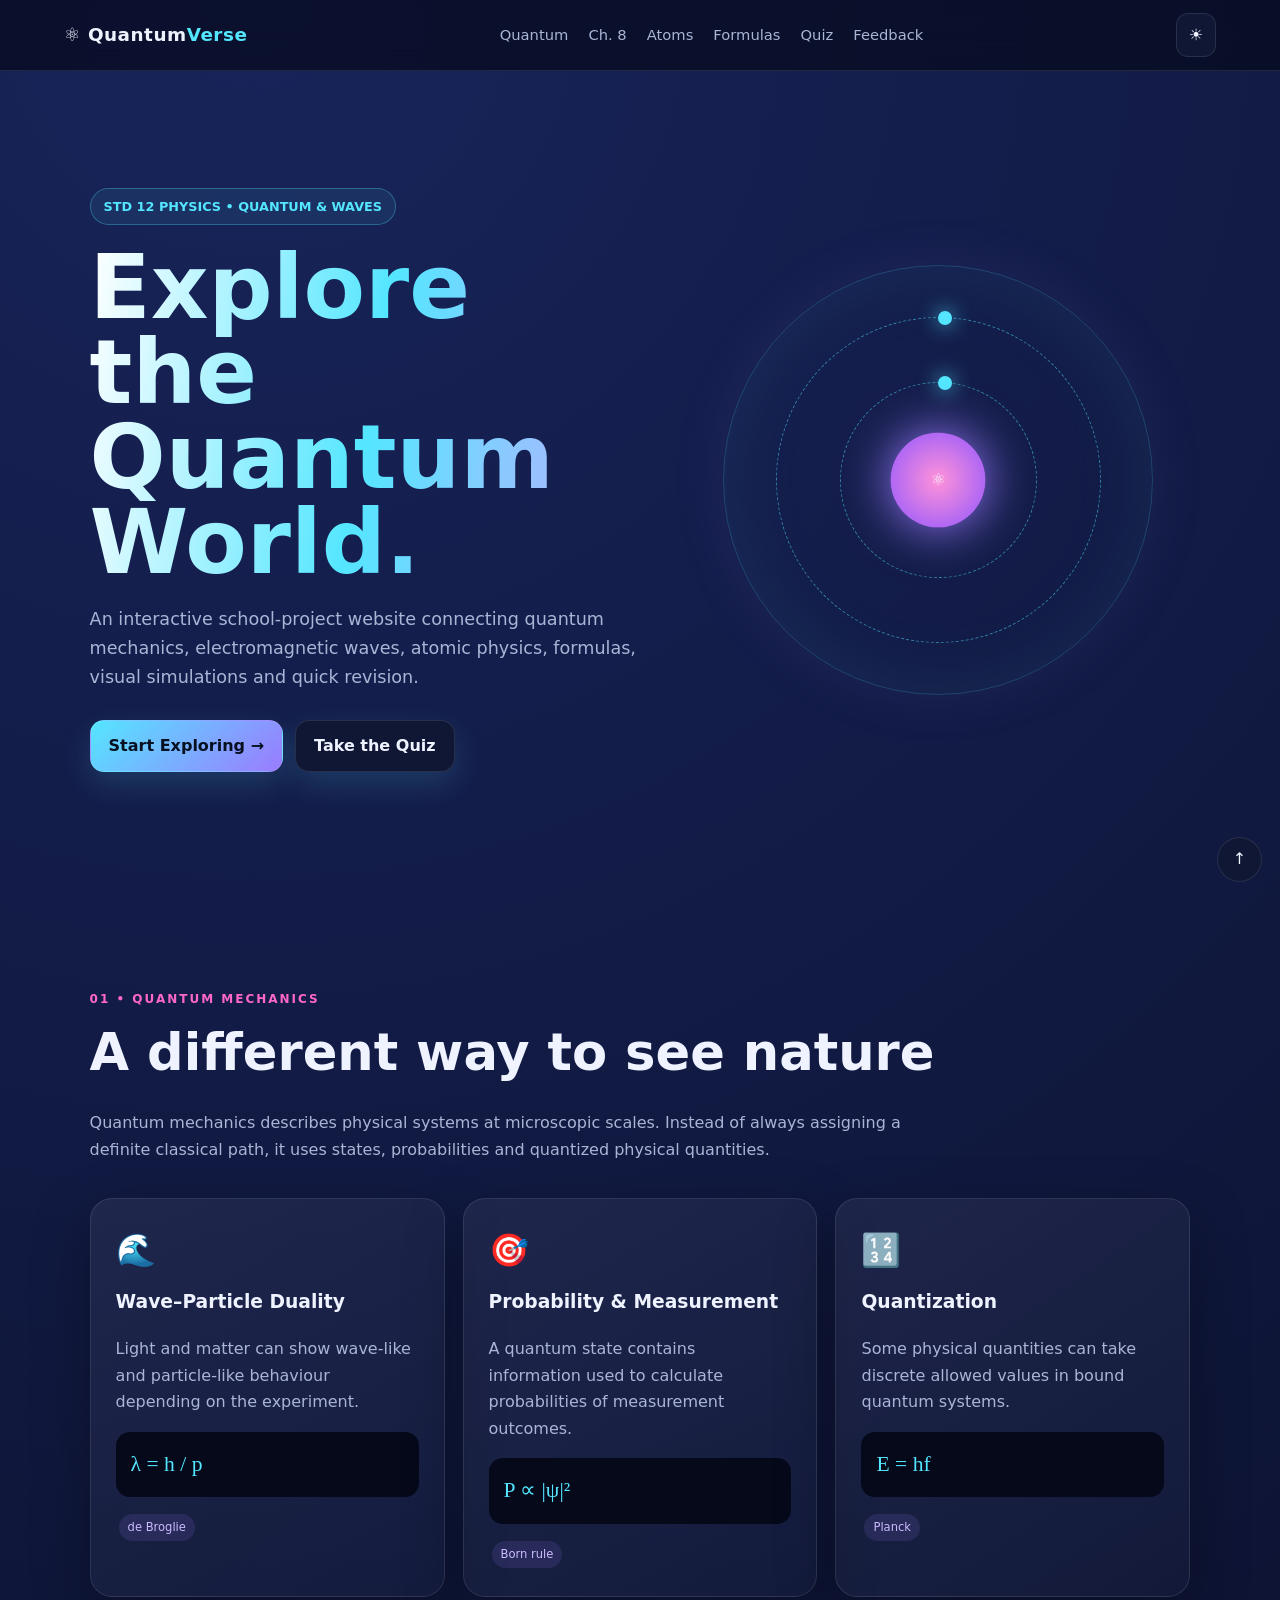
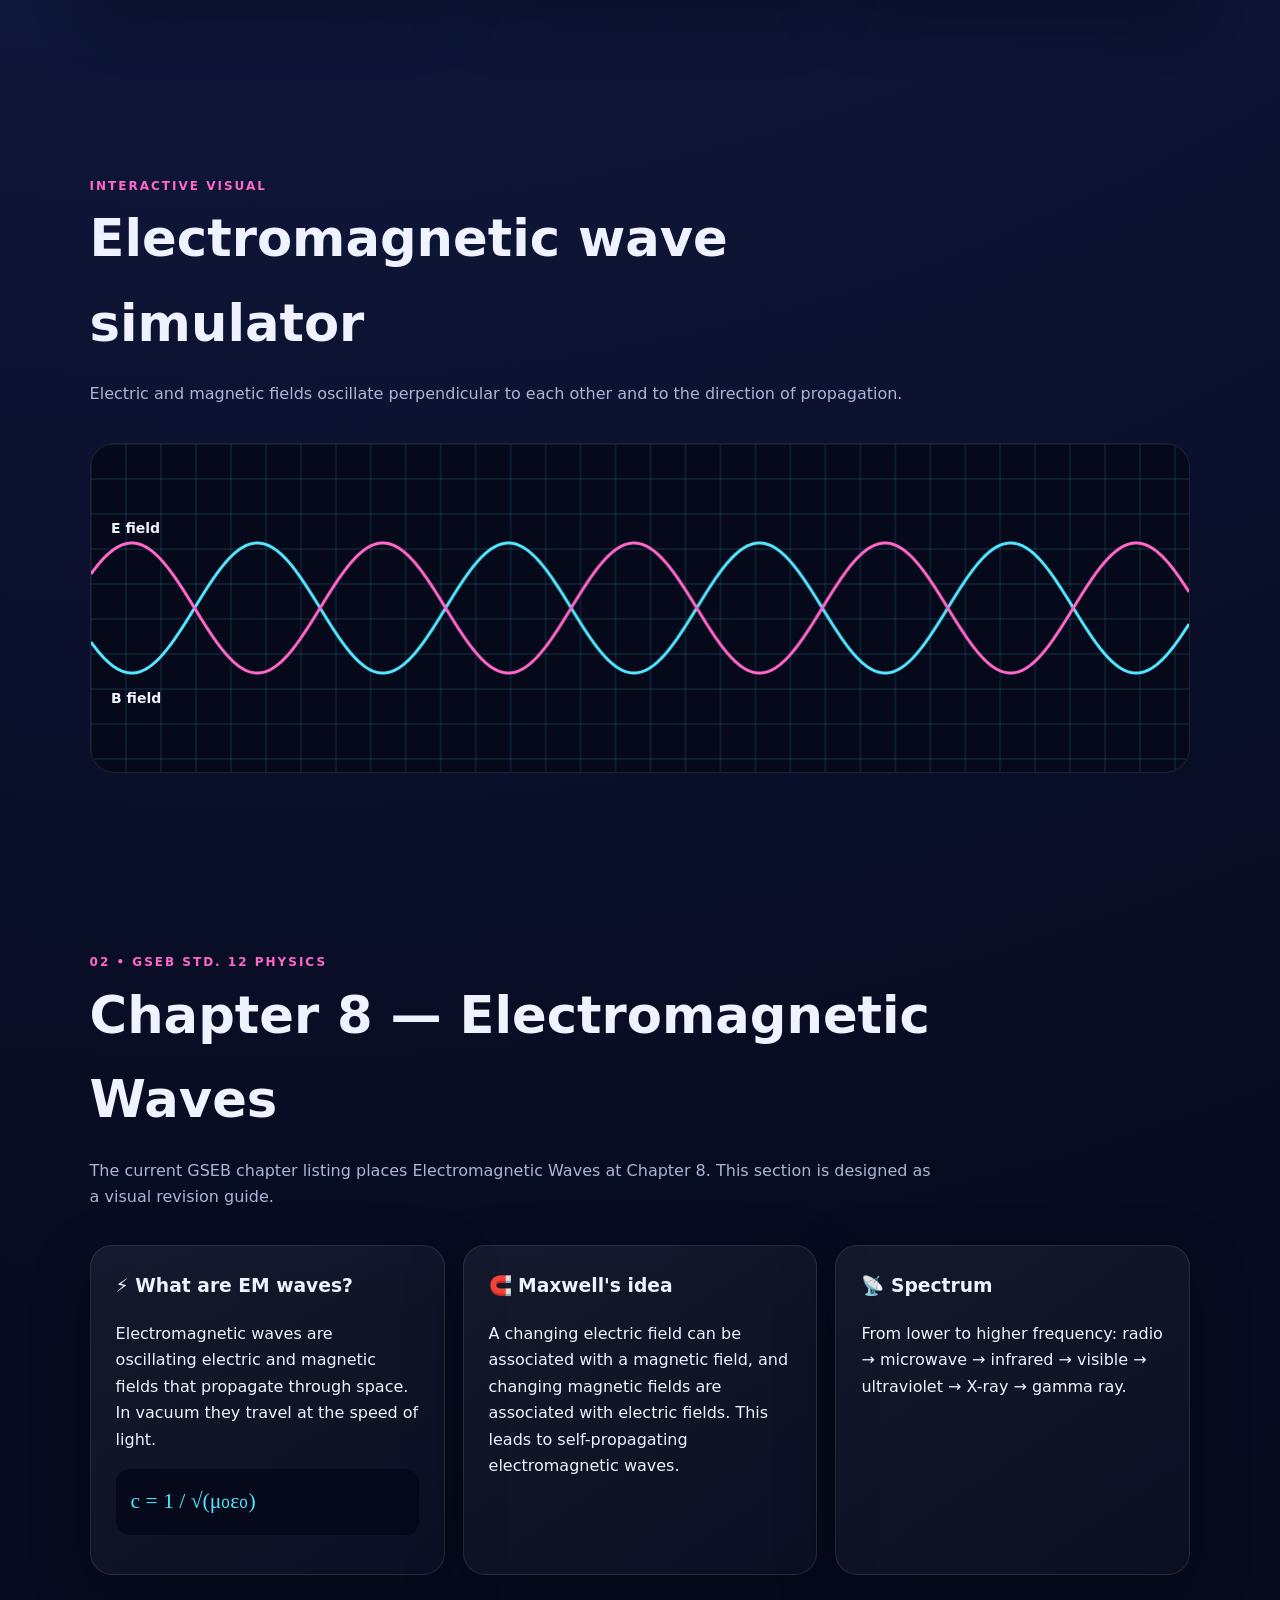
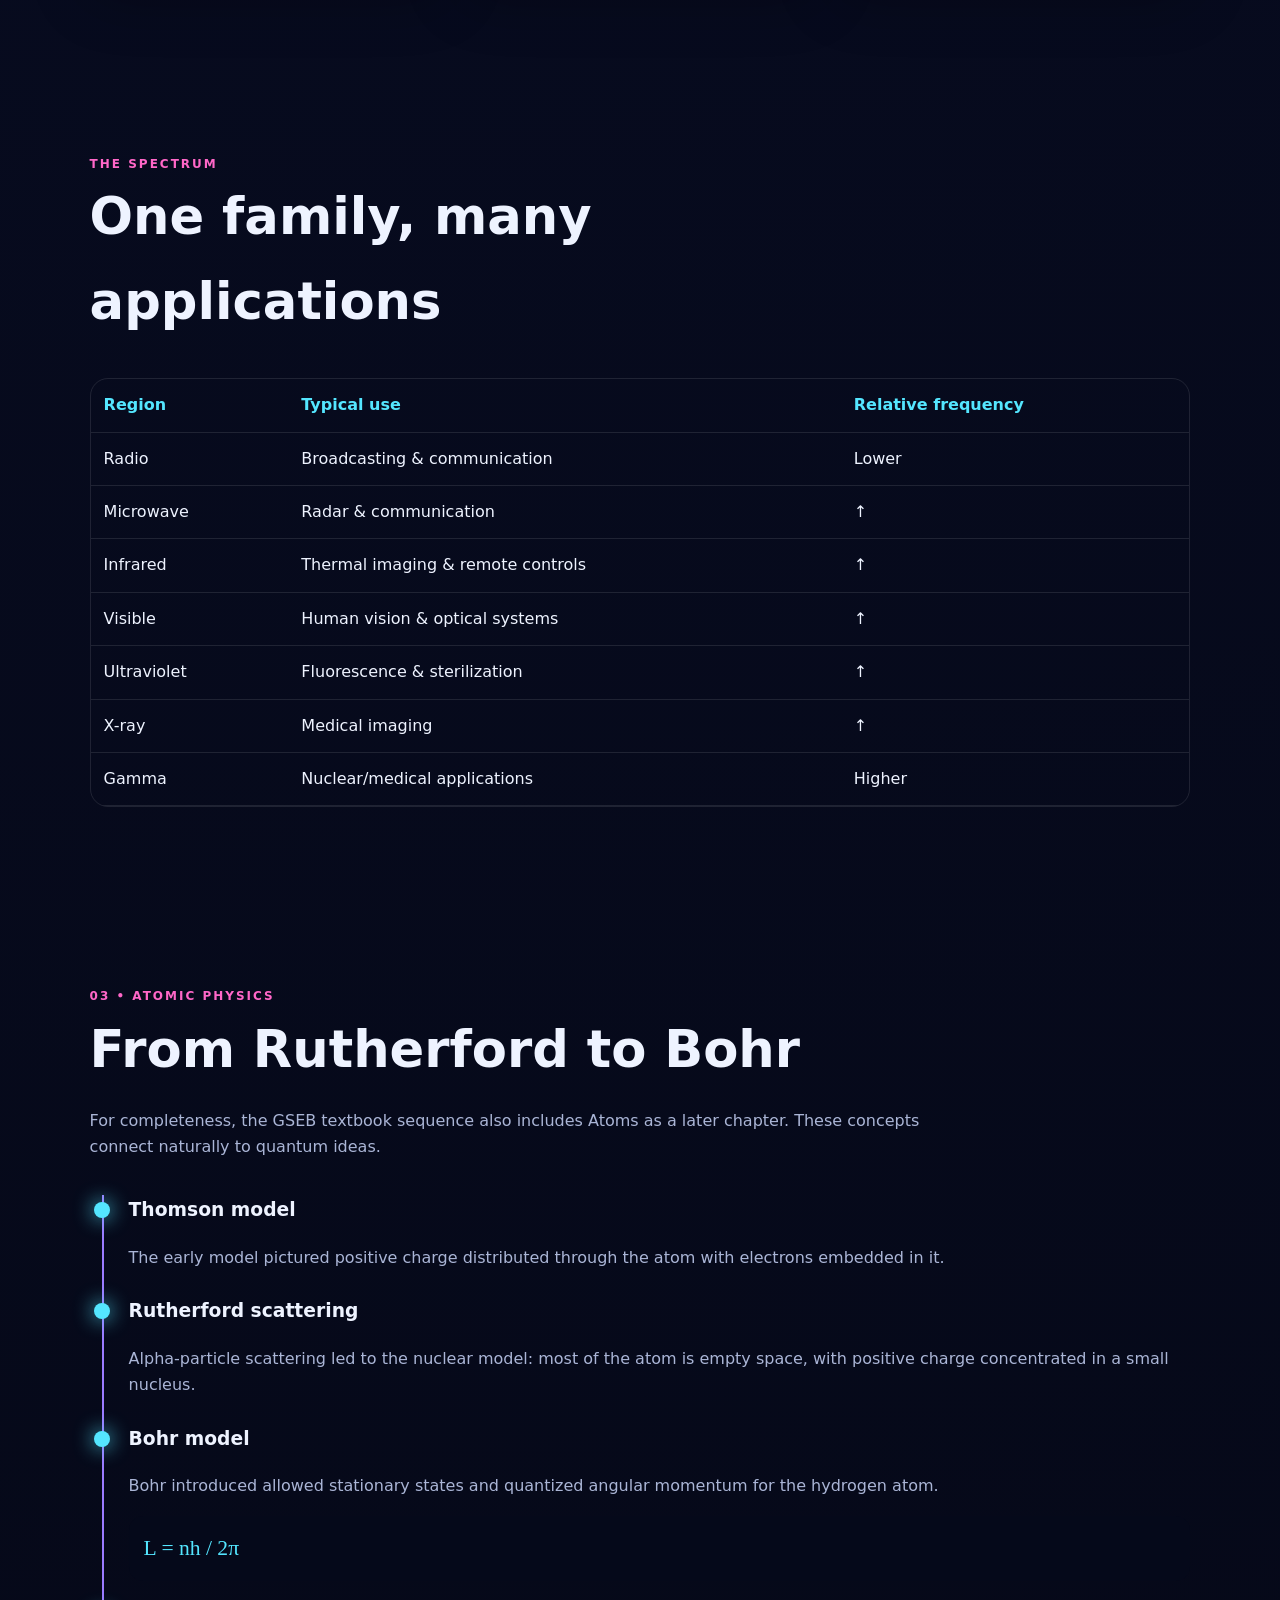
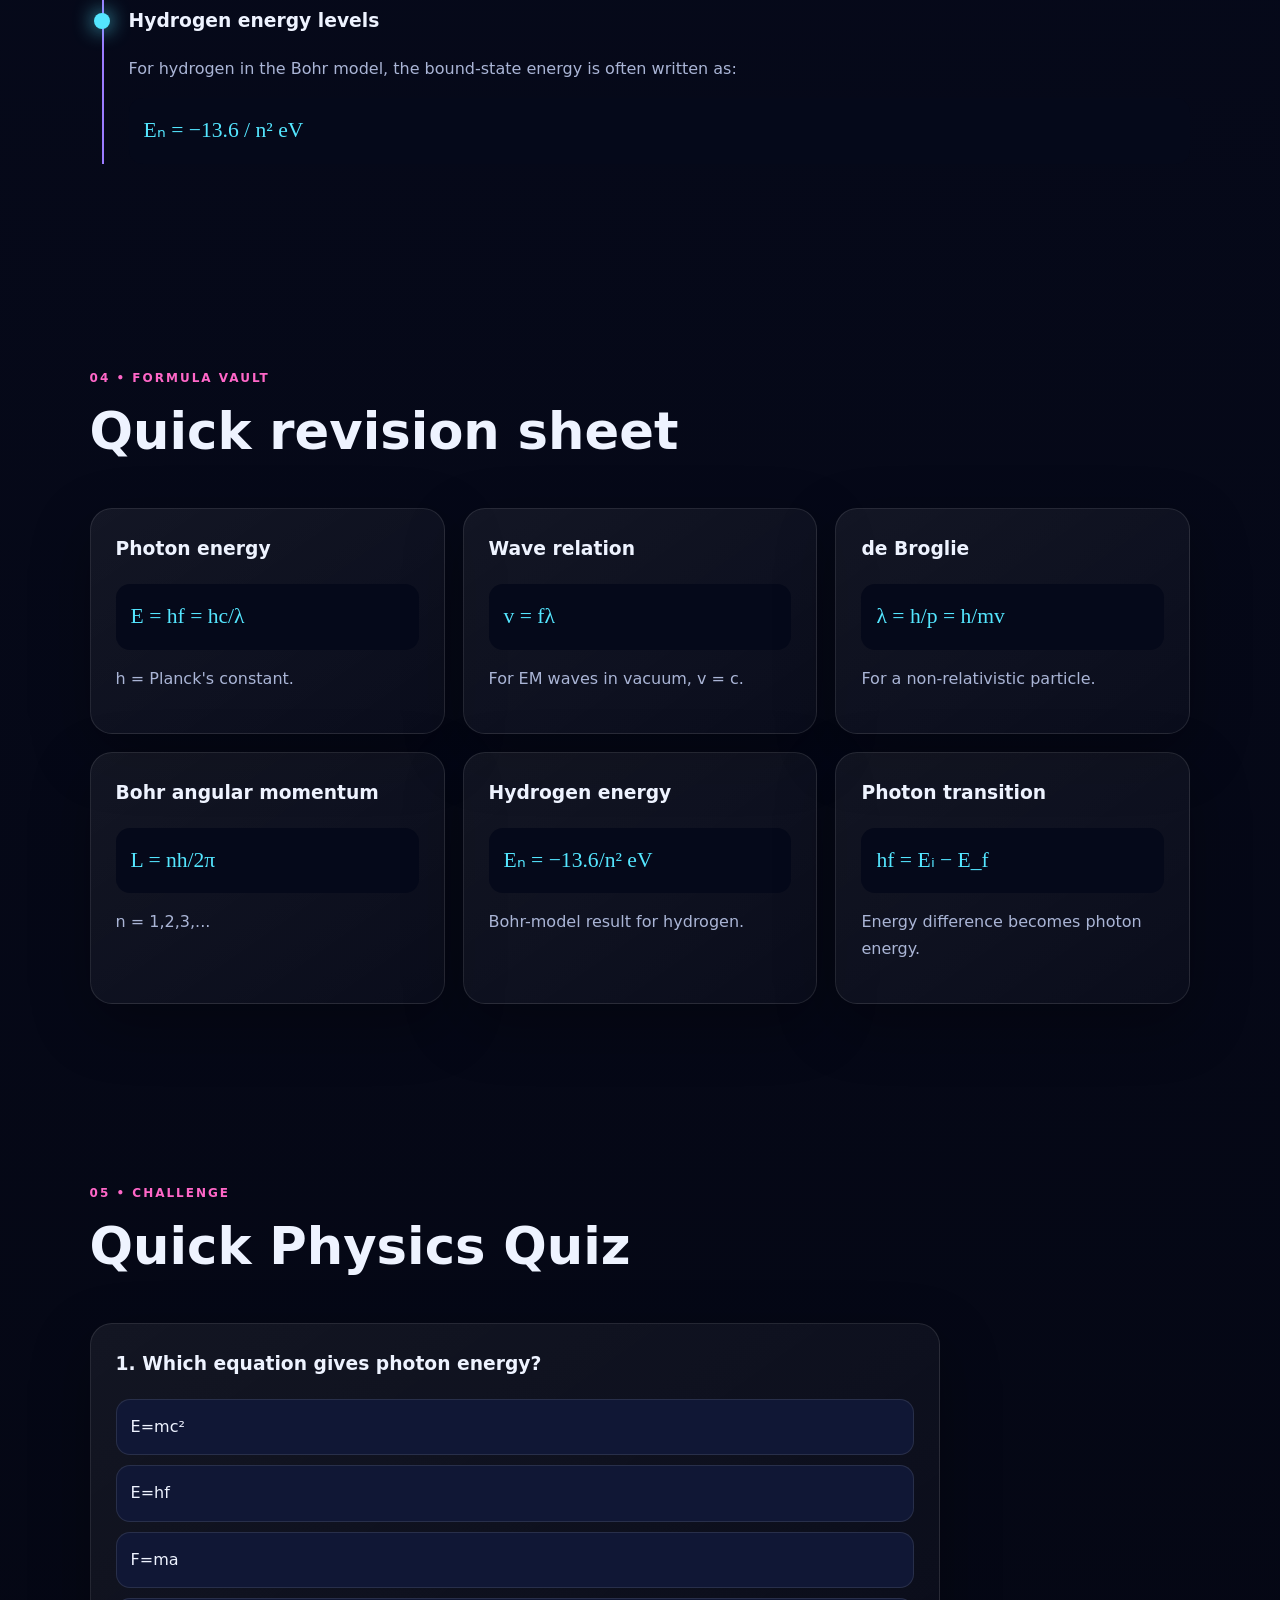
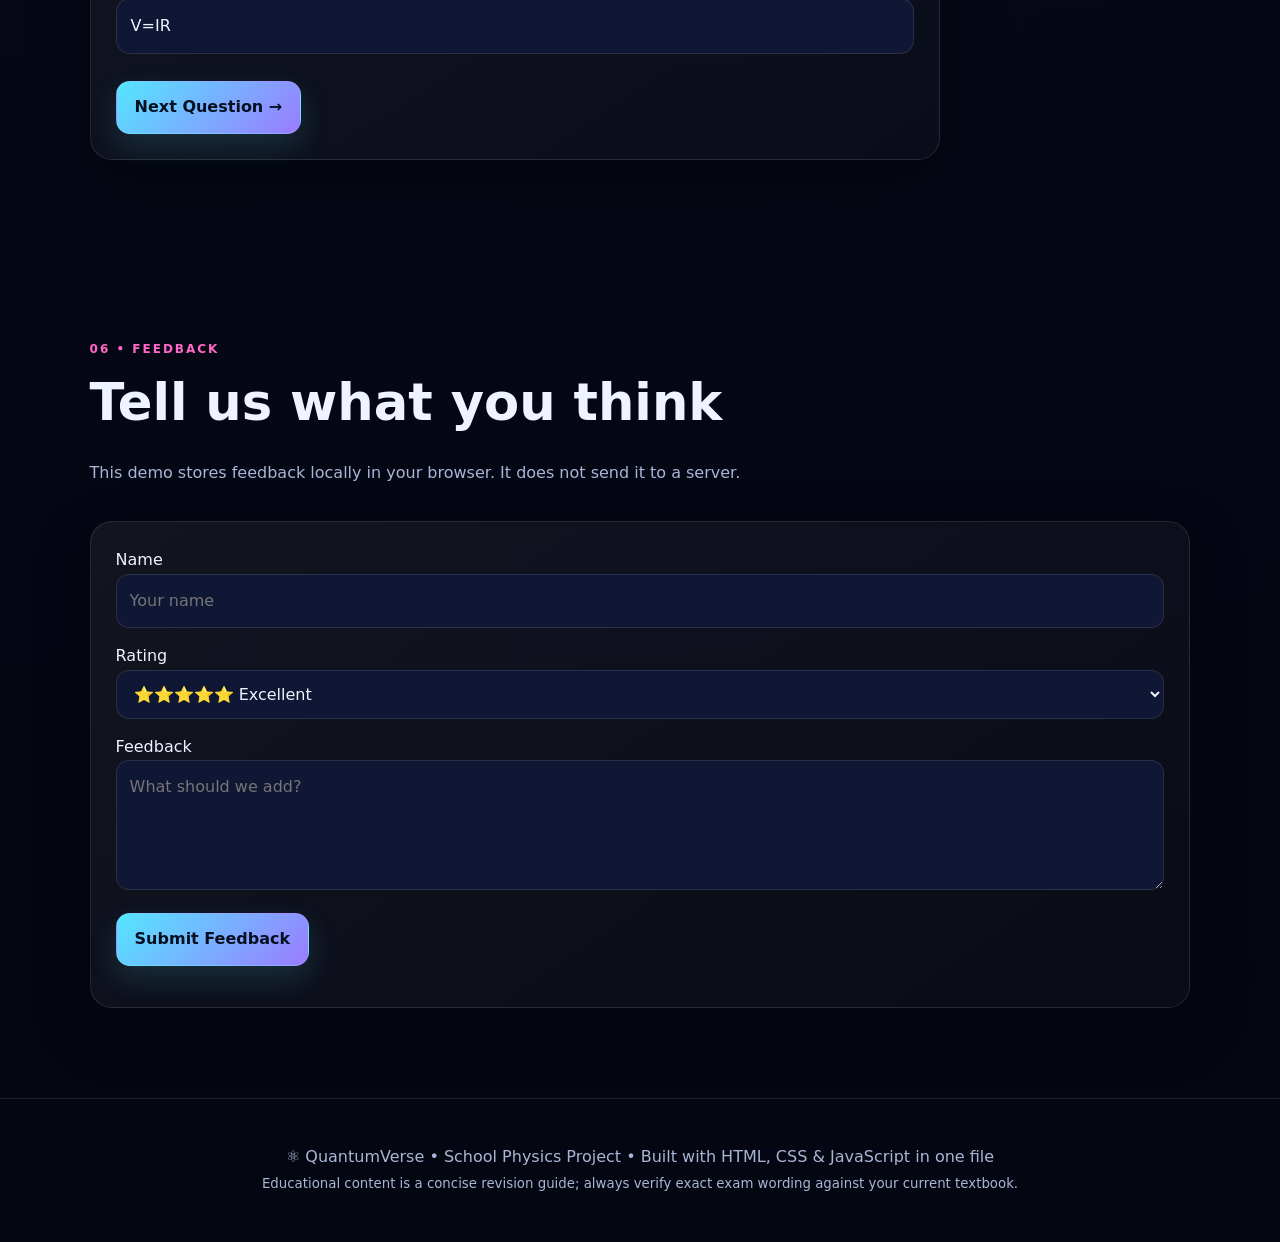
==== board paper pyq.html @ ba7e40a9 "Add files via upload" ====
<!DOCTYPE html>
<html lang="en">
<head>
<meta charset="UTF-8">
<meta name="viewport" content="width=device-width,initial-scale=1.0">
<meta name="theme-color" content="#070b1f">
<title>QuantumVerse | Physics Explorer</title>
<style>
:root{--bg:#070b1f;--card:#101735;--card2:#151e43;--text:#eef3ff;--muted:#aab5d6;--cyan:#54e6ff;--violet:#9b7bff;--pink:#ff67c8;--green:#62f2a2;--border:rgba(255,255,255,.1);--shadow:0 20px 60px rgba(0,0,0,.3)}
*{box-sizing:border-box;scroll-behavior:smooth}
body{margin:0;background:radial-gradient(circle at 20% 0%,#18245a 0,#070b1f 38%,#040611 100%);color:var(--text);font-family:Inter,system-ui,-apple-system,Segoe UI,Arial,sans-serif;line-height:1.65;overflow-x:hidden}
body.light{--bg:#f4f7ff;--card:#fff;--card2:#eef3ff;--text:#10172e;--muted:#56617b;--border:rgba(10,20,60,.12);background:#f4f7ff}
a{color:inherit;text-decoration:none}
button,input,textarea,select{font:inherit}
button{cursor:pointer}
nav{position:fixed;top:0;left:0;right:0;z-index:50;display:flex;align-items:center;justify-content:space-between;padding:13px 5%;background:rgba(7,11,31,.75);backdrop-filter:blur(18px);border-bottom:1px solid var(--border)}
.light nav{background:rgba(255,255,255,.78)}
.logo{font-weight:900;font-size:1.15rem;letter-spacing:.5px}.logo span{color:var(--cyan)}
.navlinks{display:flex;gap:20px;align-items:center}.navlinks a{color:var(--muted);font-size:.92rem}.navlinks a:hover{color:var(--cyan)}
.navbtn{border:1px solid var(--border);background:var(--card);color:var(--text);border-radius:12px;padding:8px 12px}
.menu{display:none}
.hero{min-height:100vh;padding:140px 7% 80px;display:grid;grid-template-columns:1.05fr .95fr;gap:40px;align-items:center;position:relative}
.badge{display:inline-block;padding:7px 13px;border:1px solid rgba(84,230,255,.3);background:rgba(84,230,255,.08);color:var(--cyan);border-radius:999px;font-size:.8rem;font-weight:800}
h1{font-size:clamp(3rem,7vw,6.8rem);line-height:.95;margin:20px 0;background:linear-gradient(100deg,#fff,var(--cyan),#c8a8ff);-webkit-background-clip:text;color:transparent}
h2{font-size:clamp(2rem,4vw,3.2rem);margin:0 0 12px}h3{margin-top:0}
.lead{font-size:1.1rem;color:var(--muted);max-width:650px}
.ctas{display:flex;gap:12px;flex-wrap:wrap;margin-top:28px}
.btn{padding:12px 18px;border-radius:14px;border:1px solid var(--border);background:linear-gradient(135deg,var(--cyan),var(--violet));color:#061020;font-weight:900;box-shadow:0 12px 30px rgba(84,230,255,.15)}
.btn.alt{background:var(--card);color:var(--text)}
section{padding:90px 7%;position:relative}.sectionhead{max-width:850px;margin-bottom:35px}.eyebrow{color:var(--pink);font-weight:900;letter-spacing:2px;text-transform:uppercase;font-size:.75rem}
.grid{display:grid;grid-template-columns:repeat(3,1fr);gap:18px}
.card{background:linear-gradient(145deg,rgba(255,255,255,.06),rgba(255,255,255,.025));border:1px solid var(--border);border-radius:22px;padding:25px;box-shadow:var(--shadow);transition:.35s}
.light .card{background:var(--card)}.card:hover{transform:translateY(-6px);border-color:rgba(84,230,255,.35)}
.icon{font-size:2rem;margin-bottom:10px}.muted{color:var(--muted)}
.formula{font-family:Georgia,serif;font-size:1.35rem;color:var(--cyan);padding:15px;background:#05091a;border-radius:14px;overflow:auto;margin:14px 0}
.light .formula{background:#eef4ff}.tag{display:inline-block;padding:4px 9px;border-radius:999px;background:rgba(155,123,255,.13);color:#cbbcff;font-size:.72rem;margin:3px}
.wavebox{height:330px;border-radius:25px;overflow:hidden;border:1px solid var(--border);background:#05091a;position:relative}
canvas{width:100%;height:100%;display:block}
.timeline{border-left:2px solid var(--violet);margin-left:12px;padding-left:25px}
.timeline .item{margin:0 0 25px;position:relative}.timeline .item:before{content:"";position:absolute;left:-35px;top:7px;width:16px;height:16px;border-radius:50%;background:var(--cyan);box-shadow:0 0 20px var(--cyan)}
.tablewrap{overflow-x:auto;border:1px solid var(--border);border-radius:18px}.tablewrap table{width:100%;border-collapse:collapse;min-width:620px}.tablewrap th,.tablewrap td{padding:13px;border-bottom:1px solid var(--border);text-align:left}.tablewrap th{color:var(--cyan)}
.quiz{max-width:850px}.option{display:block;width:100%;text-align:left;margin:10px 0;padding:14px;border:1px solid var(--border);border-radius:14px;background:var(--card);color:var(--text)}.option:hover{border-color:var(--cyan)}
#quizResult{margin-top:15px;font-weight:800}
input,textarea,select{width:100%;padding:13px;border-radius:13px;border:1px solid var(--border);background:var(--card);color:var(--text);outline:none}textarea{min-height:130px;resize:vertical}.field{margin-bottom:15px}
footer{padding:45px 7%;border-top:1px solid var(--border);text-align:center;color:var(--muted)}
.progress{position:fixed;top:0;left:0;height:3px;background:linear-gradient(90deg,var(--cyan),var(--pink));z-index:100;width:0}
.reveal{opacity:0;transform:translateY(25px);transition:.7s}.reveal.show{opacity:1;transform:none}
.orbit{width:min(430px,90vw);aspect-ratio:1;margin:auto;position:relative;border:1px solid rgba(84,230,255,.2);border-radius:50%;box-shadow:0 0 80px rgba(84,230,255,.08) inset,0 0 60px rgba(155,123,255,.08)}
.nucleus{position:absolute;left:50%;top:50%;transform:translate(-50%,-50%);width:95px;height:95px;border-radius:50%;display:grid;place-items:center;background:radial-gradient(circle,#ff92d9,#8e55ff);box-shadow:0 0 50px #9b7bff}
.ring{position:absolute;inset:12%;border:1px dashed rgba(84,230,255,.5);border-radius:50%;animation:spin 10s linear infinite}
.ring.r2{inset:27%;animation-duration:7s;animation-direction:reverse}.electron{position:absolute;width:14px;height:14px;border-radius:50%;background:var(--cyan);top:-7px;left:50%;box-shadow:0 0 20px var(--cyan)}
@keyframes spin{to{transform:rotate(360deg)}}@keyframes float{50%{transform:translateY(-15px)}}
.float{animation:float 4s ease-in-out infinite}
.backtop{position:fixed;right:18px;bottom:18px;width:45px;height:45px;border-radius:50%;border:1px solid var(--border);background:var(--card);color:var(--text);z-index:20}
@media(max-width:850px){.hero{grid-template-columns:1fr;padding-top:120px}.grid{grid-template-columns:1fr 1fr}.navlinks{display:none}.menu{display:block}.navlinks.open{display:flex;position:absolute;top:60px;left:0;right:0;background:var(--card);padding:18px;flex-direction:column}.wavebox{height:260px}}
@media(max-width:560px){section{padding:65px 5%}.hero{padding-left:5%;padding-right:5%}.grid{grid-template-columns:1fr}h1{font-size:3.5rem}.card{padding:20px}.ctas .btn{width:100%;text-align:center}}
</style>
</head>
<body>
<div class="progress" id="progress"></div>
<nav>
<a class="logo" href="#home">⚛️ Quantum<span>Verse</span></a>
<div class="navlinks" id="navlinks">
<a href="#quantum">Quantum</a><a href="#ch8">Ch. 8</a><a href="#atoms">Atoms</a><a href="#formulas">Formulas</a><a href="#quiz">Quiz</a><a href="#feedback">Feedback</a>
</div>
<div><button class="navbtn" id="theme">☀️</button><button class="navbtn menu" id="menu">☰</button></div>
</nav>

<header class="hero" id="home">
<div class="reveal">
<span class="badge">STD 12 PHYSICS • QUANTUM & WAVES</span>
<h1>Explore the<br>Quantum World.</h1>
<p class="lead">An interactive school-project website connecting quantum mechanics, electromagnetic waves, atomic physics, formulas, visual simulations and quick revision.</p>
<div class="ctas"><a class="btn" href="#quantum">Start Exploring →</a><a class="btn alt" href="#quiz">Take the Quiz</a></div>
</div>
<div class="orbit float reveal"><div class="ring"><i class="electron"></i></div><div class="ring r2"><i class="electron"></i></div><div class="nucleus">⚛</div></div>
</header>

<section id="quantum">
<div class="sectionhead reveal"><div class="eyebrow">01 • Quantum Mechanics</div><h2>A different way to see nature</h2><p class="muted">Quantum mechanics describes physical systems at microscopic scales. Instead of always assigning a definite classical path, it uses states, probabilities and quantized physical quantities.</p></div>
<div class="grid">
<div class="card reveal"><div class="icon">🌊</div><h3>Wave–Particle Duality</h3><p class="muted">Light and matter can show wave-like and particle-like behaviour depending on the experiment.</p><div class="formula">λ = h / p</div><span class="tag">de Broglie</span></div>
<div class="card reveal"><div class="icon">🎯</div><h3>Probability & Measurement</h3><p class="muted">A quantum state contains information used to calculate probabilities of measurement outcomes.</p><div class="formula">P ∝ |ψ|²</div><span class="tag">Born rule</span></div>
<div class="card reveal"><div class="icon">🔢</div><h3>Quantization</h3><p class="muted">Some physical quantities can take discrete allowed values in bound quantum systems.</p><div class="formula">E = hf</div><span class="tag">Planck</span></div>
</div>
</section>

<section>
<div class="sectionhead reveal"><div class="eyebrow">Interactive Visual</div><h2>Electromagnetic wave simulator</h2><p class="muted">Electric and magnetic fields oscillate perpendicular to each other and to the direction of propagation.</p></div>
<div class="wavebox reveal"><canvas id="wave"></canvas></div>
</section>

<section id="ch8">
<div class="sectionhead reveal"><div class="eyebrow">02 • GSEB Std. 12 Physics</div><h2>Chapter 8 — Electromagnetic Waves</h2><p class="muted">The current GSEB chapter listing places Electromagnetic Waves at Chapter 8. This section is designed as a visual revision guide.</p></div>
<div class="grid">
<div class="card reveal"><h3>⚡ What are EM waves?</h3><p>Electromagnetic waves are oscillating electric and magnetic fields that propagate through space. In vacuum they travel at the speed of light.</p><div class="formula">c = 1 / √(μ₀ε₀)</div></div>
<div class="card reveal"><h3>🧲 Maxwell's idea</h3><p>A changing electric field can be associated with a magnetic field, and changing magnetic fields are associated with electric fields. This leads to self-propagating electromagnetic waves.</p></div>
<div class="card reveal"><h3>📡 Spectrum</h3><p>From lower to higher frequency: radio → microwave → infrared → visible → ultraviolet → X-ray → gamma ray.</p></div>
</div>
</section>

<section>
<div class="sectionhead reveal"><div class="eyebrow">The Spectrum</div><h2>One family, many applications</h2></div>
<div class="tablewrap reveal"><table><thead><tr><th>Region</th><th>Typical use</th><th>Relative frequency</th></tr></thead><tbody>
<tr><td>Radio</td><td>Broadcasting & communication</td><td>Lower</td></tr>
<tr><td>Microwave</td><td>Radar & communication</td><td>↑</td></tr>
<tr><td>Infrared</td><td>Thermal imaging & remote controls</td><td>↑</td></tr>
<tr><td>Visible</td><td>Human vision & optical systems</td><td>↑</td></tr>
<tr><td>Ultraviolet</td><td>Fluorescence & sterilization</td><td>↑</td></tr>
<tr><td>X-ray</td><td>Medical imaging</td><td>↑</td></tr>
<tr><td>Gamma</td><td>Nuclear/medical applications</td><td>Higher</td></tr>
</tbody></table></div>
</section>

<section id="atoms">
<div class="sectionhead reveal"><div class="eyebrow">03 • Atomic Physics</div><h2>From Rutherford to Bohr</h2><p class="muted">For completeness, the GSEB textbook sequence also includes Atoms as a later chapter. These concepts connect naturally to quantum ideas.</p></div>
<div class="timeline">
<div class="item reveal"><h3>Thomson model</h3><p class="muted">The early model pictured positive charge distributed through the atom with electrons embedded in it.</p></div>
<div class="item reveal"><h3>Rutherford scattering</h3><p class="muted">Alpha-particle scattering led to the nuclear model: most of the atom is empty space, with positive charge concentrated in a small nucleus.</p></div>
<div class="item reveal"><h3>Bohr model</h3><p class="muted">Bohr introduced allowed stationary states and quantized angular momentum for the hydrogen atom.</p><div class="formula">L = nh / 2π</div></div>
<div class="item reveal"><h3>Hydrogen energy levels</h3><p class="muted">For hydrogen in the Bohr model, the bound-state energy is often written as:</p><div class="formula">Eₙ = −13.6 / n² eV</div></div>
</div>
</section>

<section id="formulas">
<div class="sectionhead reveal"><div class="eyebrow">04 • Formula Vault</div><h2>Quick revision sheet</h2></div>
<div class="grid">
<div class="card reveal"><h3>Photon energy</h3><div class="formula">E = hf = hc/λ</div><p class="muted">h = Planck's constant.</p></div>
<div class="card reveal"><h3>Wave relation</h3><div class="formula">v = fλ</div><p class="muted">For EM waves in vacuum, v = c.</p></div>
<div class="card reveal"><h3>de Broglie</h3><div class="formula">λ = h/p = h/mv</div><p class="muted">For a non-relativistic particle.</p></div>
<div class="card reveal"><h3>Bohr angular momentum</h3><div class="formula">L = nh/2π</div><p class="muted">n = 1,2,3,...</p></div>
<div class="card reveal"><h3>Hydrogen energy</h3><div class="formula">Eₙ = −13.6/n² eV</div><p class="muted">Bohr-model result for hydrogen.</p></div>
<div class="card reveal"><h3>Photon transition</h3><div class="formula">hf = Eᵢ − E_f</div><p class="muted">Energy difference becomes photon energy.</p></div>
</div>
</section>

<section id="quiz">
<div class="sectionhead reveal"><div class="eyebrow">05 • Challenge</div><h2>Quick Physics Quiz</h2></div>
<div class="card quiz reveal">
<h3 id="qtext"></h3><div id="options"></div><div id="quizResult"></div>
<button class="btn" id="next" style="margin-top:12px">Next Question →</button>
</div>
</section>

<section id="feedback">
<div class="sectionhead reveal"><div class="eyebrow">06 • Feedback</div><h2>Tell us what you think</h2><p class="muted">This demo stores feedback locally in your browser. It does not send it to a server.</p></div>
<form class="card reveal" id="feedbackForm">
<div class="field"><label>Name</label><input id="name" required placeholder="Your name"></div>
<div class="field"><label>Rating</label><select id="rating"><option>⭐⭐⭐⭐⭐ Excellent</option><option>⭐⭐⭐⭐ Very good</option><option>⭐⭐⭐ Good</option><option>⭐⭐ Needs improvement</option><option>⭐ Poor</option></select></div>
<div class="field"><label>Feedback</label><textarea id="message" required placeholder="What should we add?"></textarea></div>
<button class="btn" type="submit">Submit Feedback</button><p id="feedbackMsg" class="muted"></p>
</form>
</section>

<footer>⚛️ QuantumVerse • School Physics Project • Built with HTML, CSS & JavaScript in one file<br><small>Educational content is a concise revision guide; always verify exact exam wording against your current textbook.</small></footer>
<button class="backtop" onclick="scrollTo({top:0,behavior:'smooth'})">↑</button>

<script>
const body=document.body;
document.getElementById('theme').onclick=()=>{body.classList.toggle('light');document.getElementById('theme').textContent=body.classList.contains('light')?'🌙':'☀️'};
document.getElementById('menu').onclick=()=>document.getElementById('navlinks').classList.toggle('open');
document.querySelectorAll('.navlinks a').forEach(a=>a.onclick=()=>document.getElementById('navlinks').classList.remove('open'));
window.addEventListener('scroll',()=>{let h=document.documentElement.scrollHeight-innerHeight;document.getElementById('progress').style.width=(scrollY/h*100)+'%'});
const obs=new IntersectionObserver(es=>es.forEach(e=>{if(e.isIntersecting)e.target.classList.add('show')}),{threshold:.1});
document.querySelectorAll('.reveal').forEach(e=>obs.observe(e));

const canvas=document.getElementById('wave'),ctx=canvas.getContext('2d');
function resize(){canvas.width=canvas.clientWidth*devicePixelRatio;canvas.height=canvas.clientHeight*devicePixelRatio;ctx.setTransform(devicePixelRatio,0,0,devicePixelRatio,0,0)}
addEventListener('resize',resize);resize();
let t=0;
function draw(){
let w=canvas.clientWidth,h=canvas.clientHeight;ctx.clearRect(0,0,w,h);
ctx.globalAlpha=.18;ctx.strokeStyle='#54e6ff';for(let x=0;x<w;x+=35){ctx.beginPath();ctx.moveTo(x,0);ctx.lineTo(x,h);ctx.stroke()}for(let y=0;y<h;y+=35){ctx.beginPath();ctx.moveTo(0,y);ctx.lineTo(w,y);ctx.stroke()}ctx.globalAlpha=1;
for(let type=0;type<2;type++){ctx.beginPath();for(let x=0;x<=w;x++){let y=h/2+(type?65:-65)*Math.sin(x*.025-t);if(x===0)ctx.moveTo(x,y);else ctx.lineTo(x,y)}ctx.strokeStyle=type?'#ff67c8':'#54e6ff';ctx.lineWidth=3;ctx.stroke()}
ctx.fillStyle='#eef3ff';ctx.font='bold 14px system-ui';ctx.fillText('E field',20,h/2-75);ctx.fillText('B field',20,h/2+95);
t+=.035;requestAnimationFrame(draw)}draw();

const quiz=[
['Which equation gives photon energy?',['E=mc²','E=hf','F=ma','V=IR'],1],
['What is the speed of EM waves in vacuum approximately?',['3×10⁸ m/s','3×10⁶ m/s','9.8 m/s²','3×10³ m/s'],0],
['What does λ = h/p represent?',['Ohm law','de Broglie relation','Coulomb law','Faraday law'],1],
['Which region is visible to human eyes?',['Radio','X-ray','Visible','Gamma'],2],
['In the Bohr model, angular momentum is quantized as:', ['L=nh/2π','L=mv²','L=hf','L=mc²'],0]
];
let qi=0,answered=false;
function renderQ(){answered=false;document.getElementById('quizResult').textContent='';document.getElementById('qtext').textContent=(qi+1)+'. '+quiz[qi][0];let box=document.getElementById('options');box.innerHTML='';quiz[qi][1].forEach((o,i)=>{let b=document.createElement('button');b.className='option';b.textContent=o;b.onclick=()=>{if(answered)return;answered=true;document.getElementById('quizResult').textContent=i===quiz[qi][2]?'✅ Correct!':'❌ Not quite — review the formula vault.';document.getElementById('quizResult').style.color=i===quiz[qi][2]?'#62f2a2':'#ff8fbf'};box.appendChild(b)})}
document.getElementById('next').onclick=()=>{qi=(qi+1)%quiz.length;renderQ()};renderQ();

document.getElementById('feedbackForm').onsubmit=e=>{e.preventDefault();let item={name:name.value,rating:rating.value,message:message.value,date:new Date().toLocaleString()};let all=JSON.parse(localStorage.getItem('quantumFeedback')||'[]');all.push(item);localStorage.setItem('quantumFeedback',JSON.stringify(all));document.getElementById('feedbackMsg').textContent='✅ Thank you! Your feedback was saved on this device.';e.target.reset()};
</script>
</body>
</html>
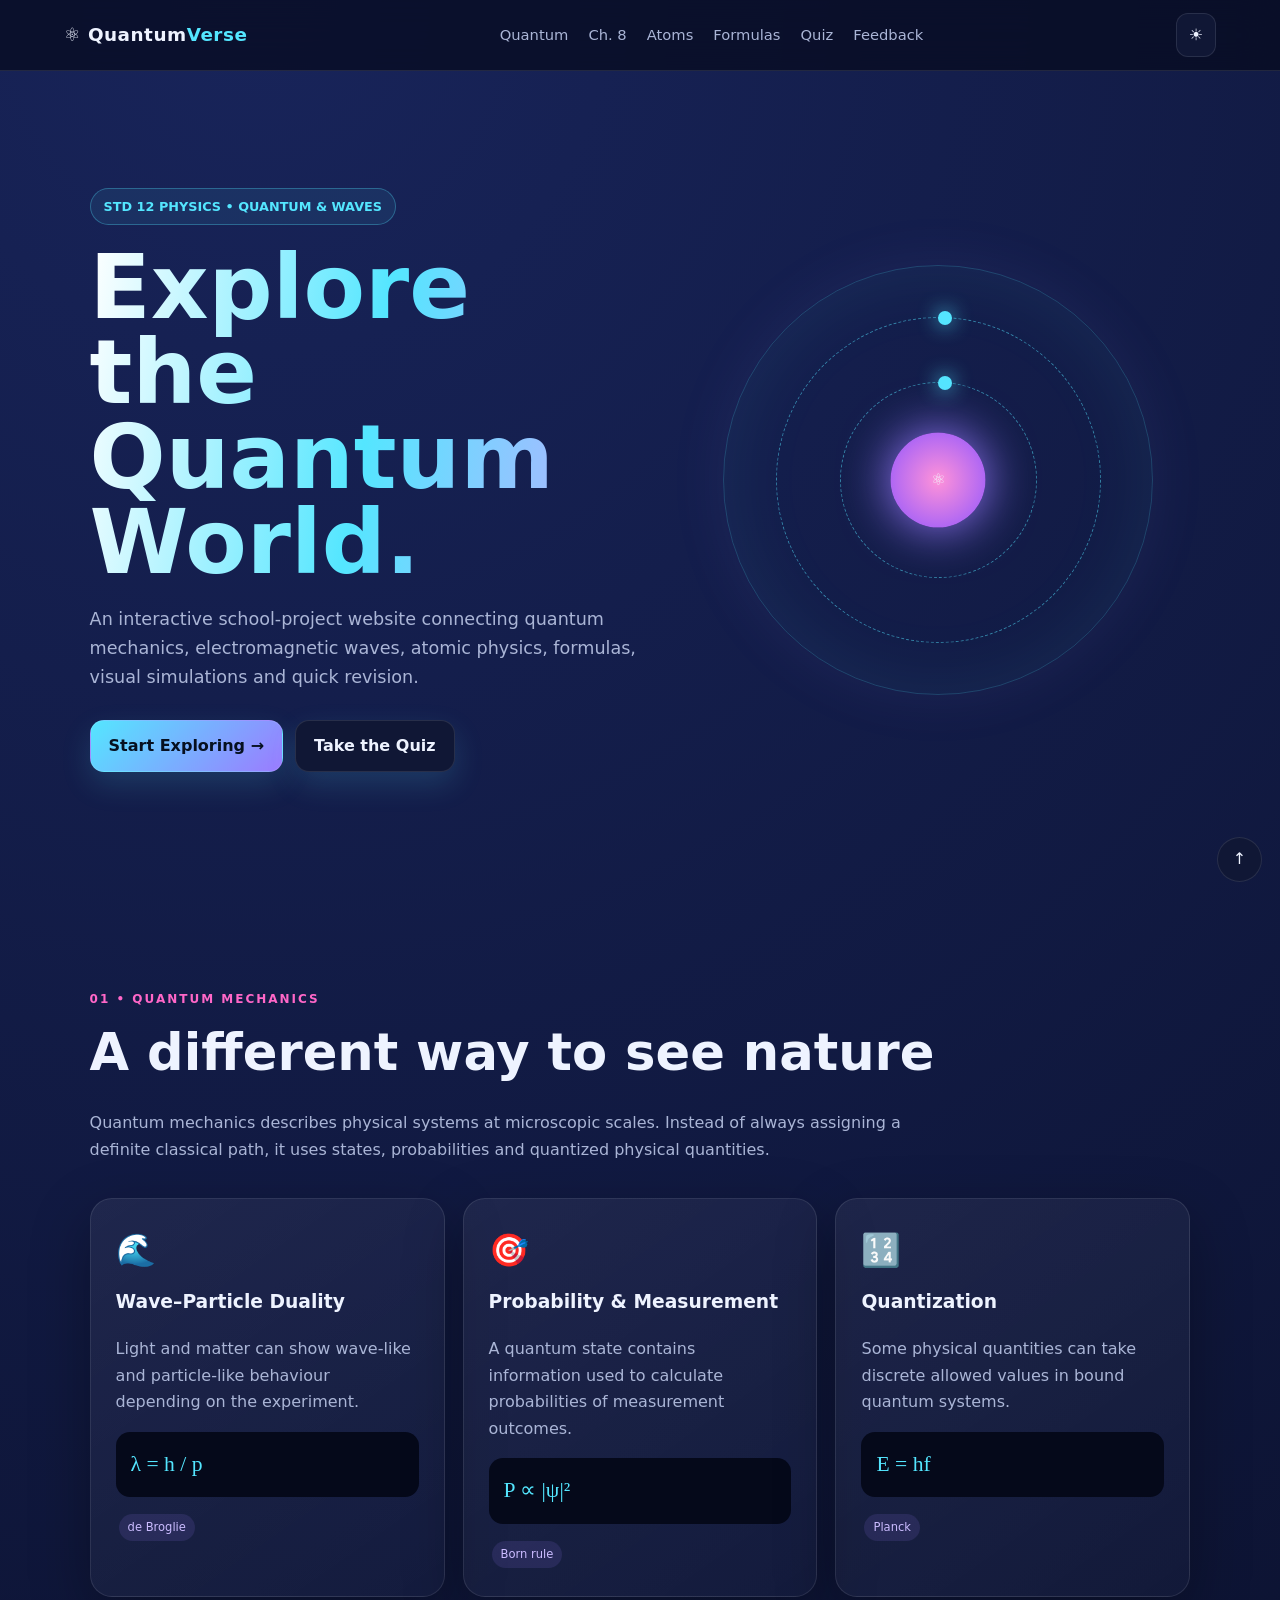
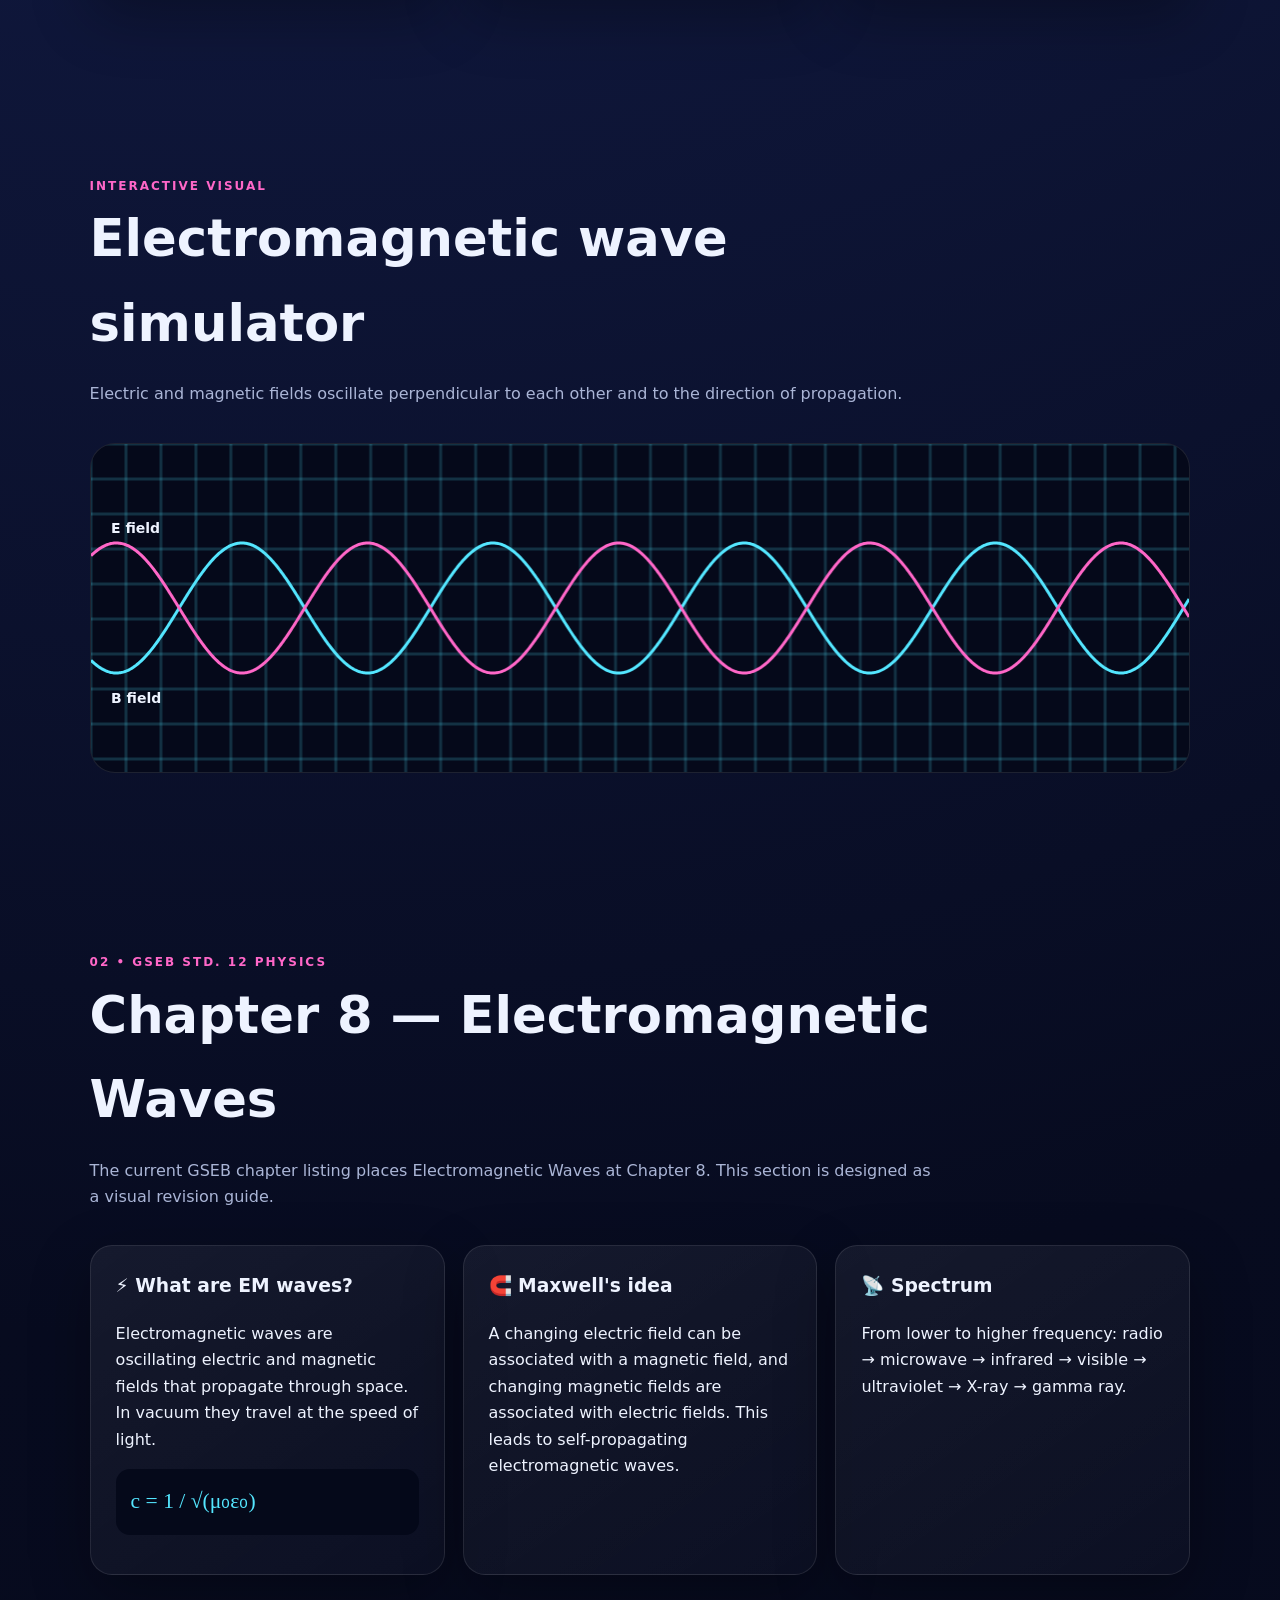
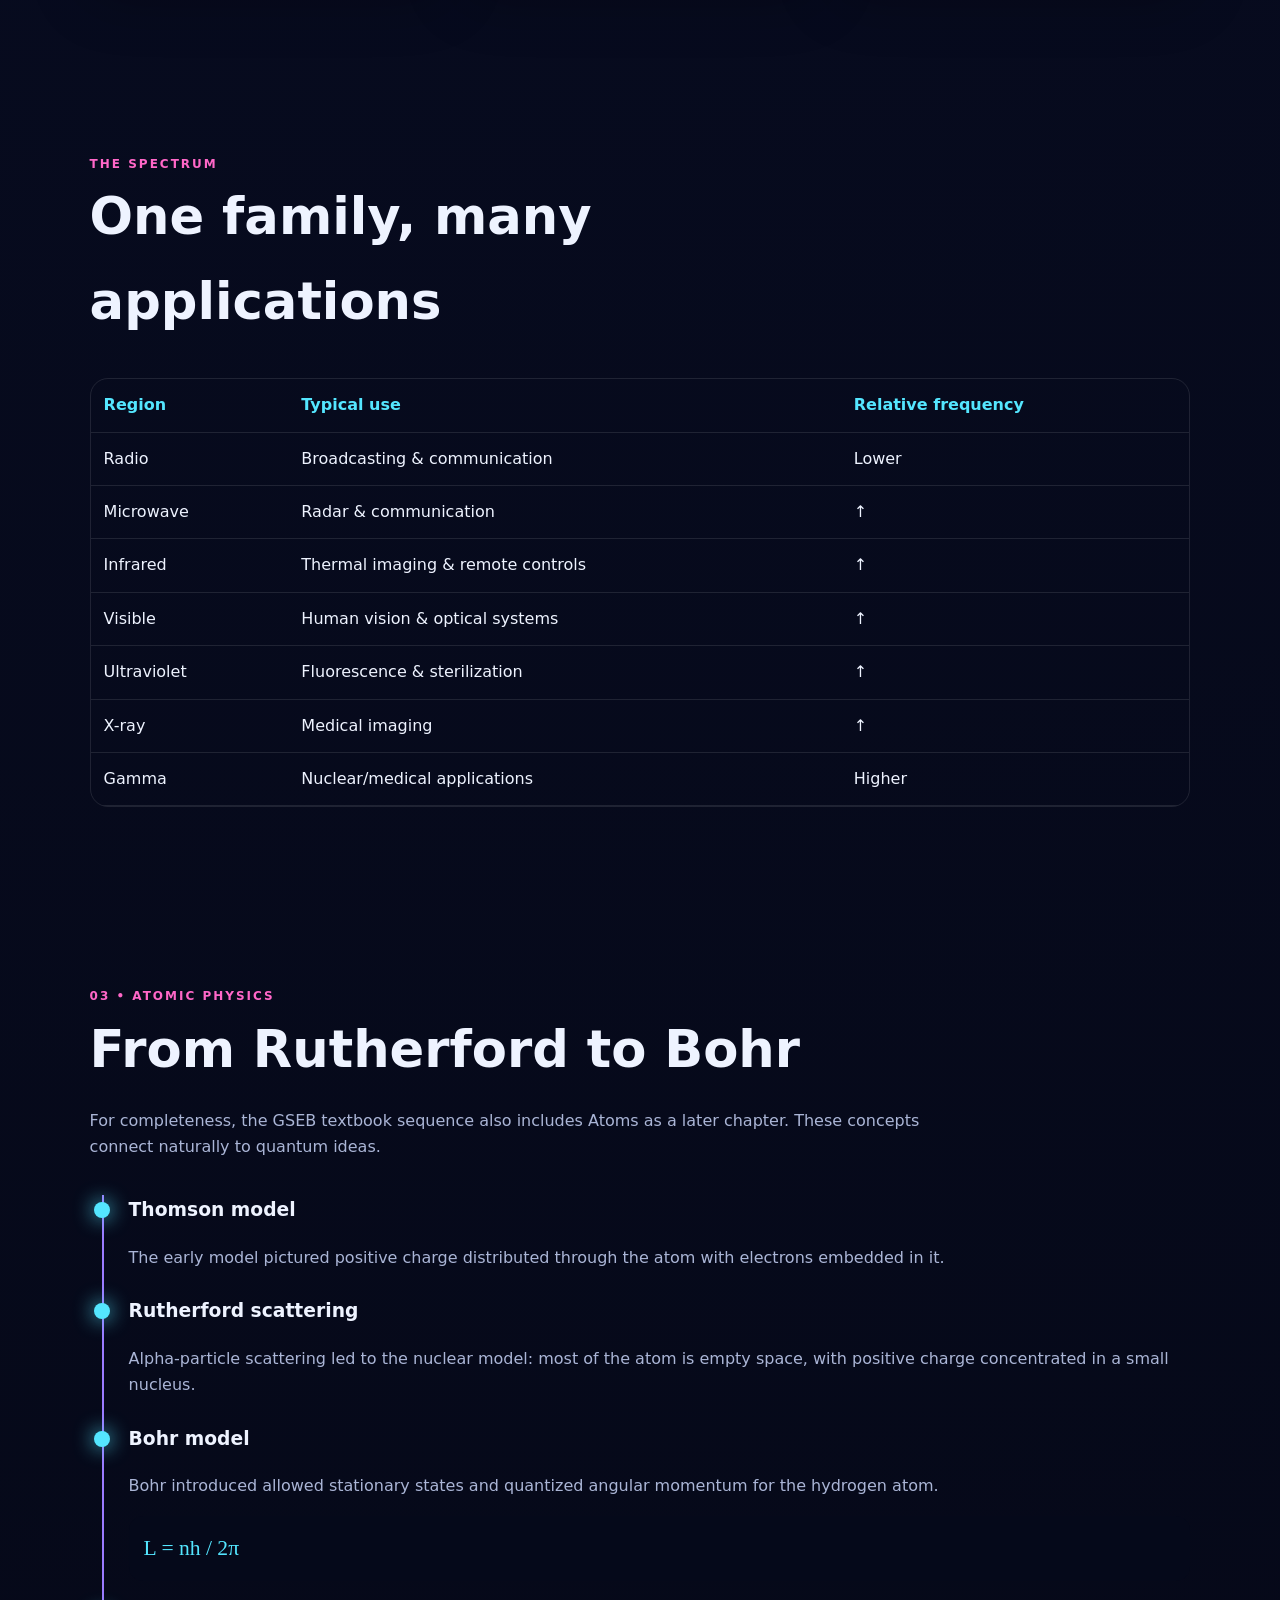
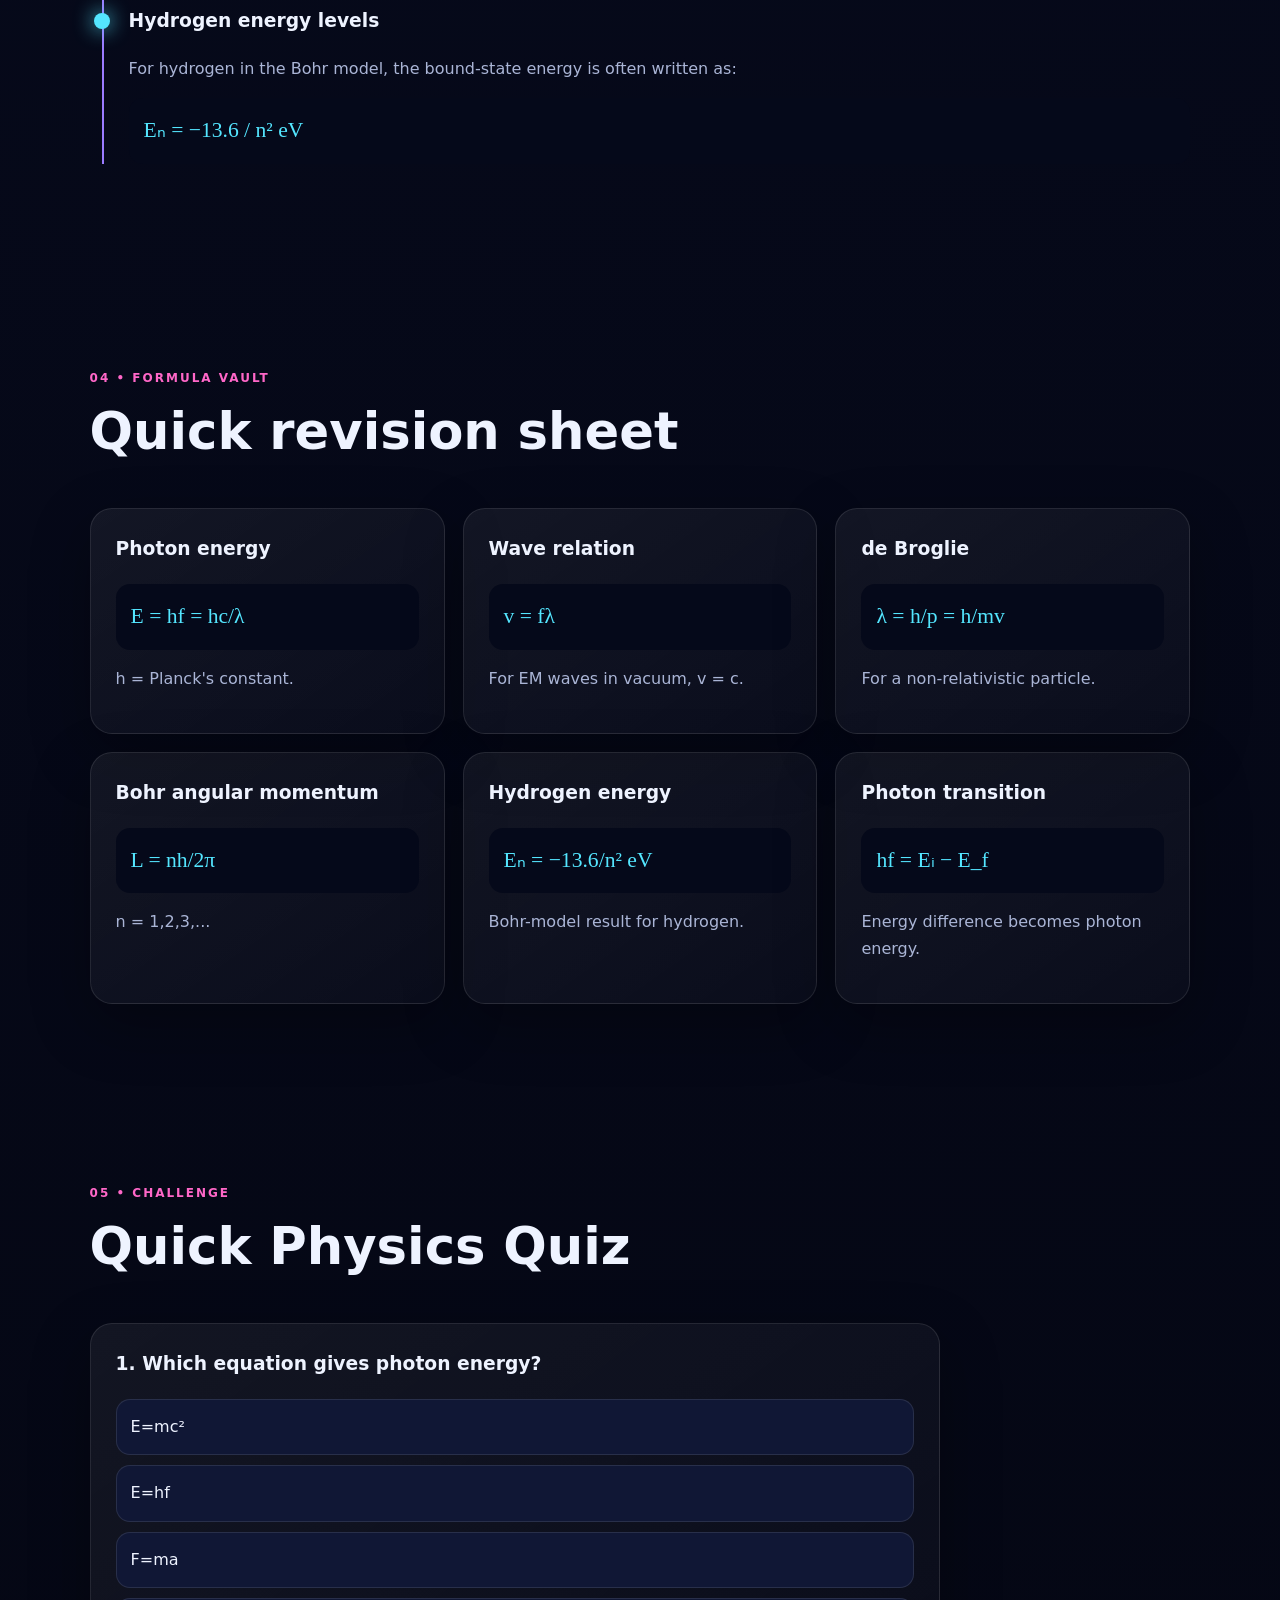
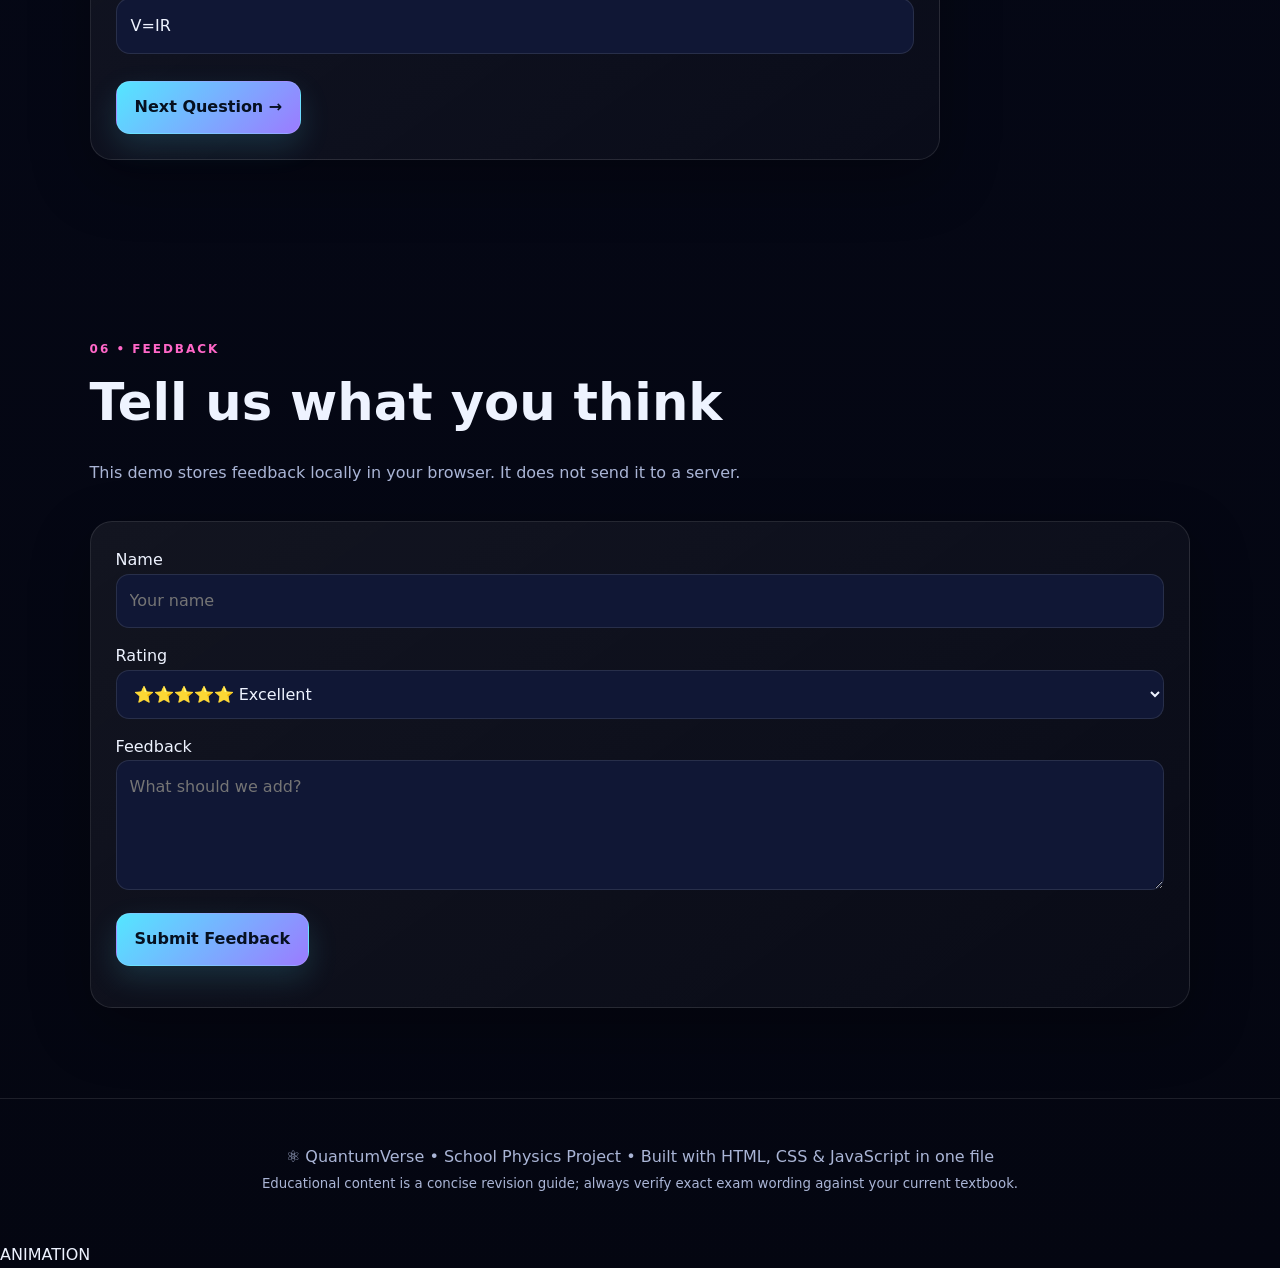
==== commit 2bd1e58a: "Update board paper pyq.html" ====
--- a/board paper pyq.html
+++ b/board paper pyq.html
@@ -188,5 +188,6 @@
 
 document.getElementById('feedbackForm').onsubmit=e=>{e.preventDefault();let item={name:name.value,rating:rating.value,message:message.value,date:new Date().toLocaleString()};let all=JSON.parse(localStorage.getItem('quantumFeedback')||'[]');all.push(item);localStorage.setItem('quantumFeedback',JSON.stringify(all));document.getElementById('feedbackMsg').textContent='✅ Thank you! Your feedback was saved on this device.';e.target.reset()};
 </script>
+  <a href="physics-animation.html"> ANIMATION</a>
 </body>
-</html>+</html>
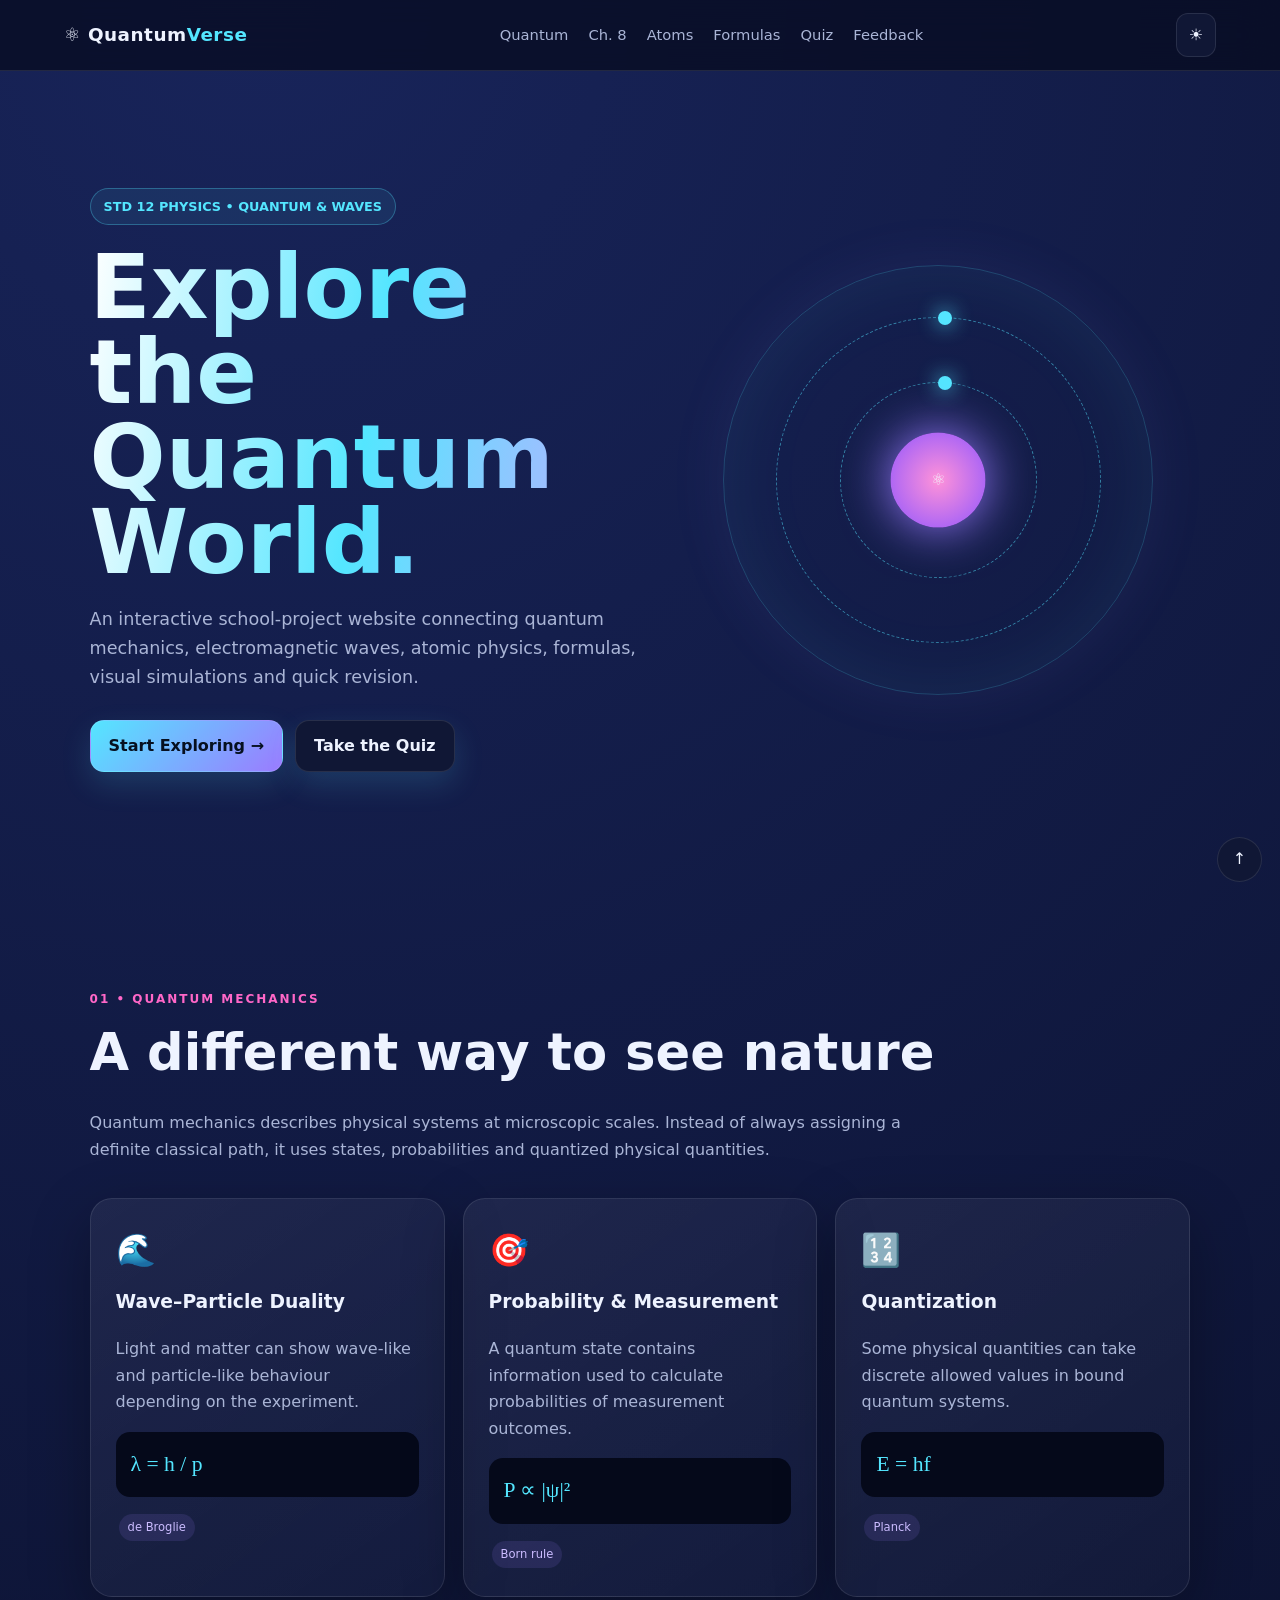
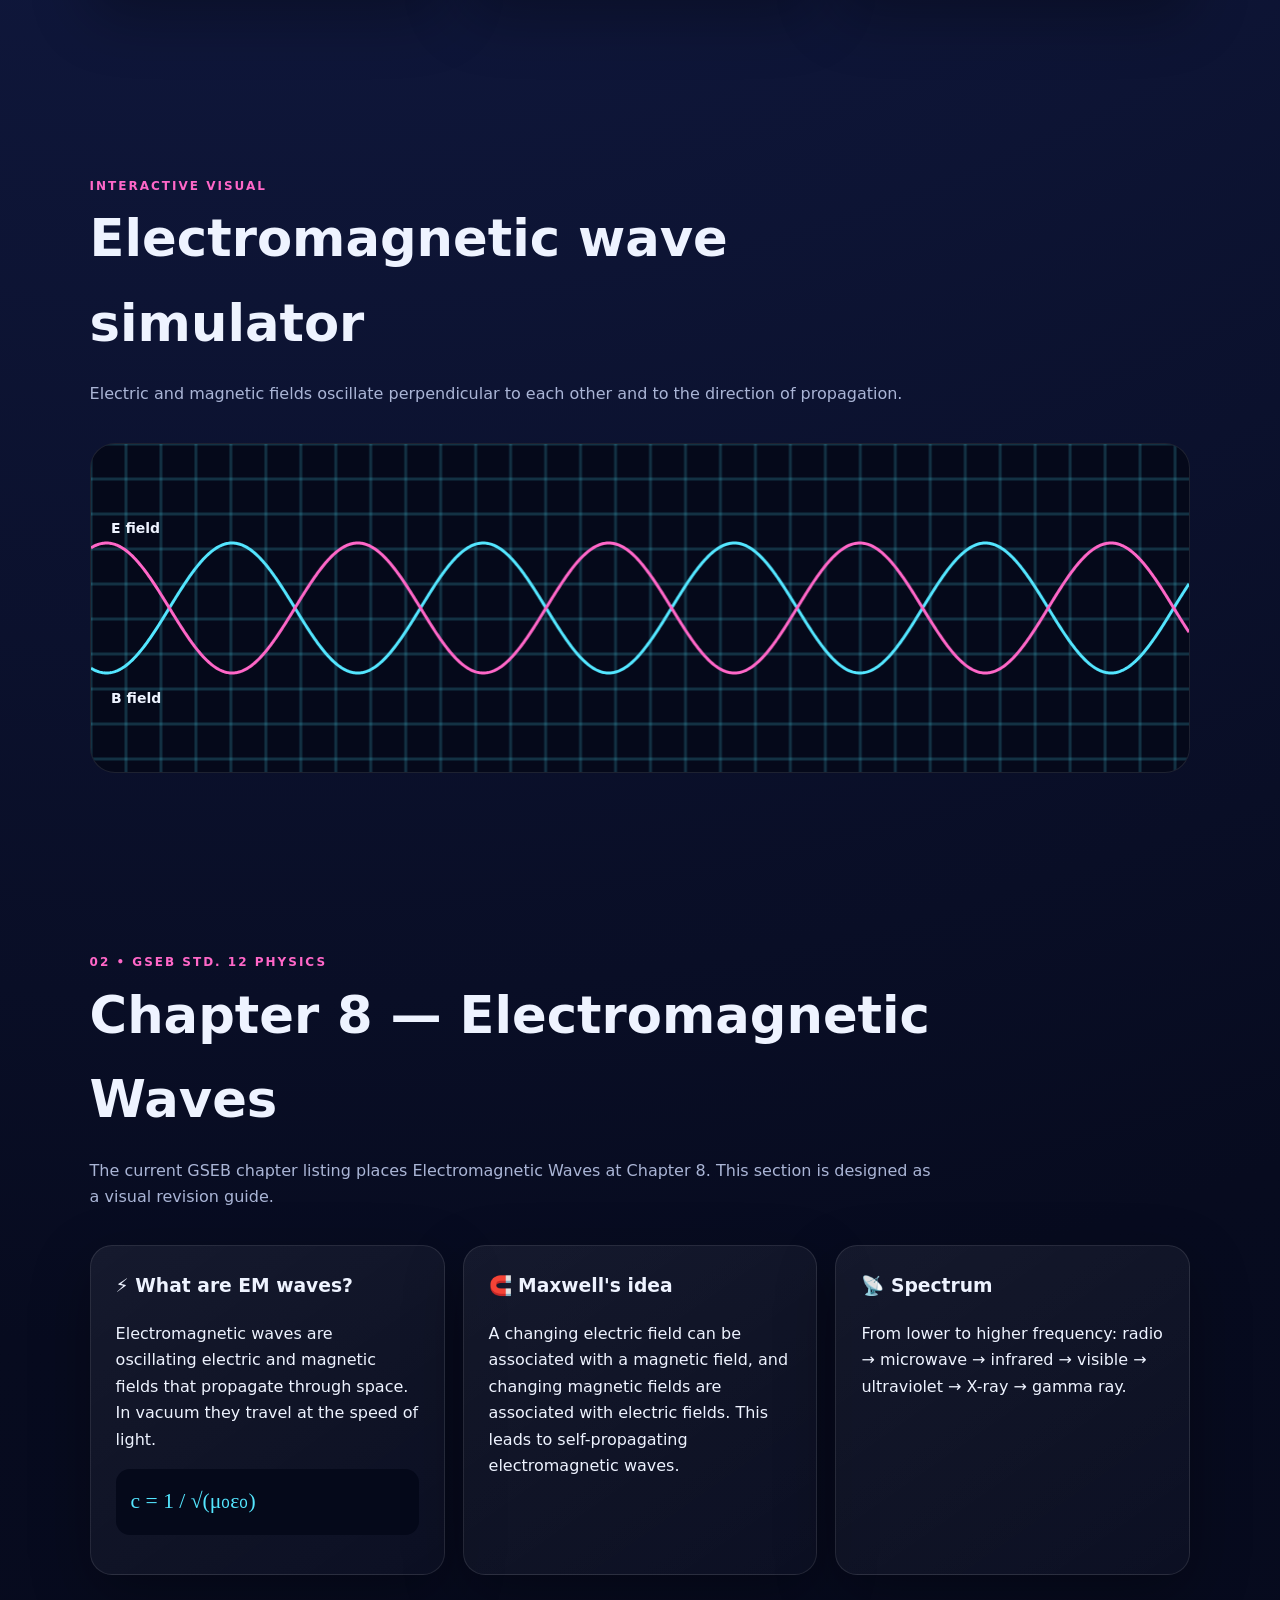
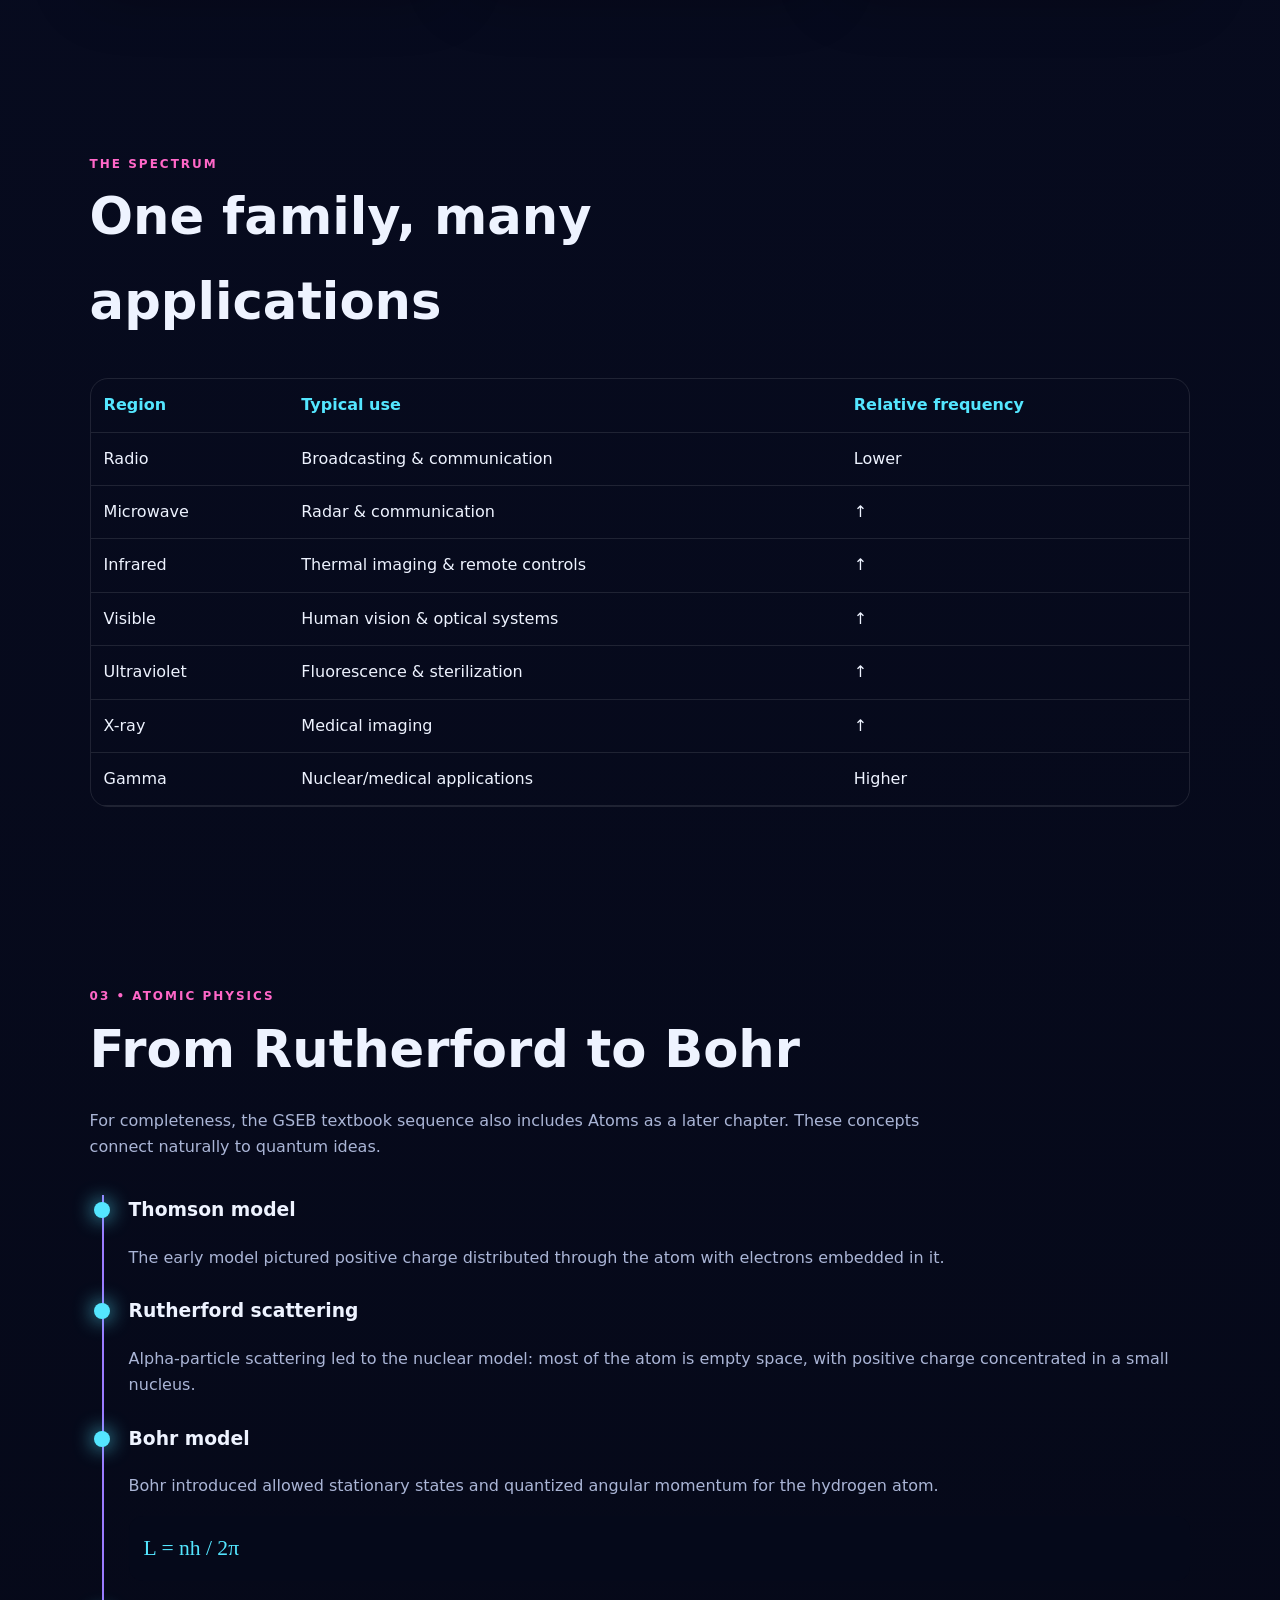
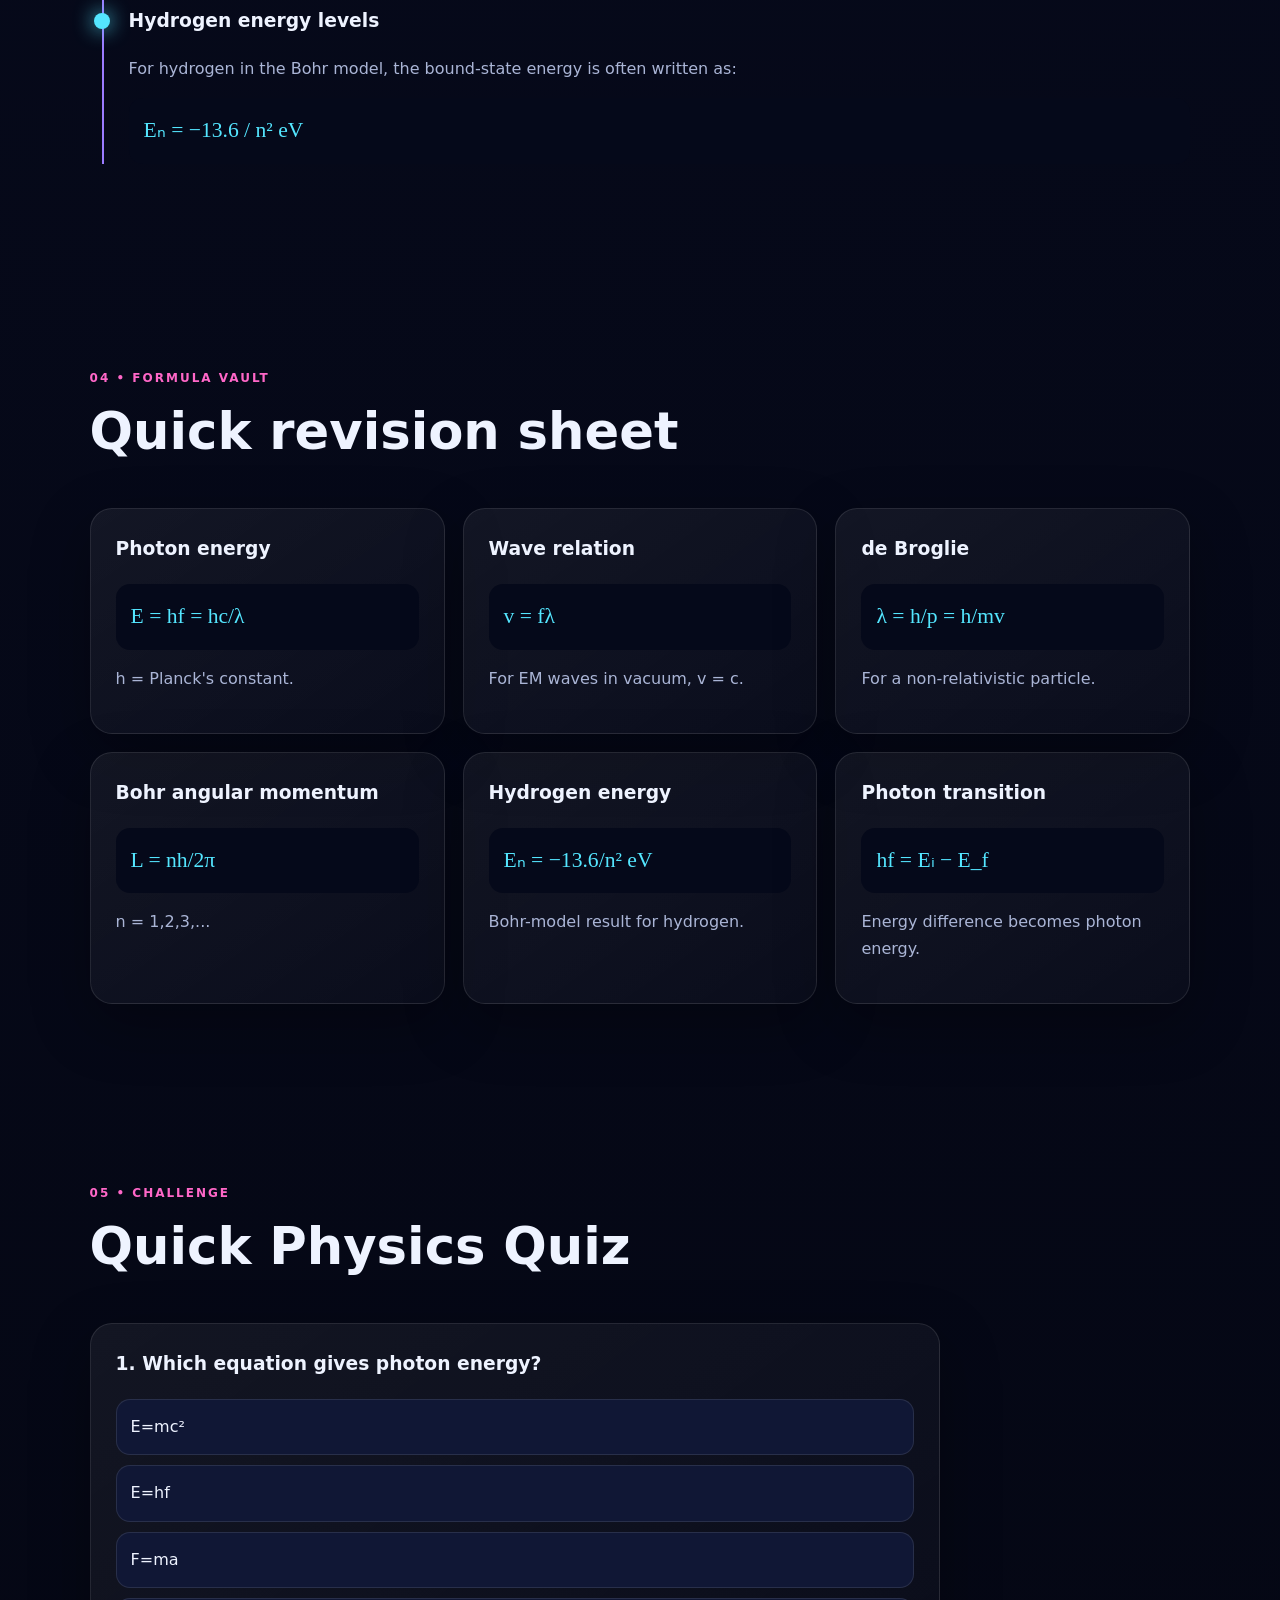
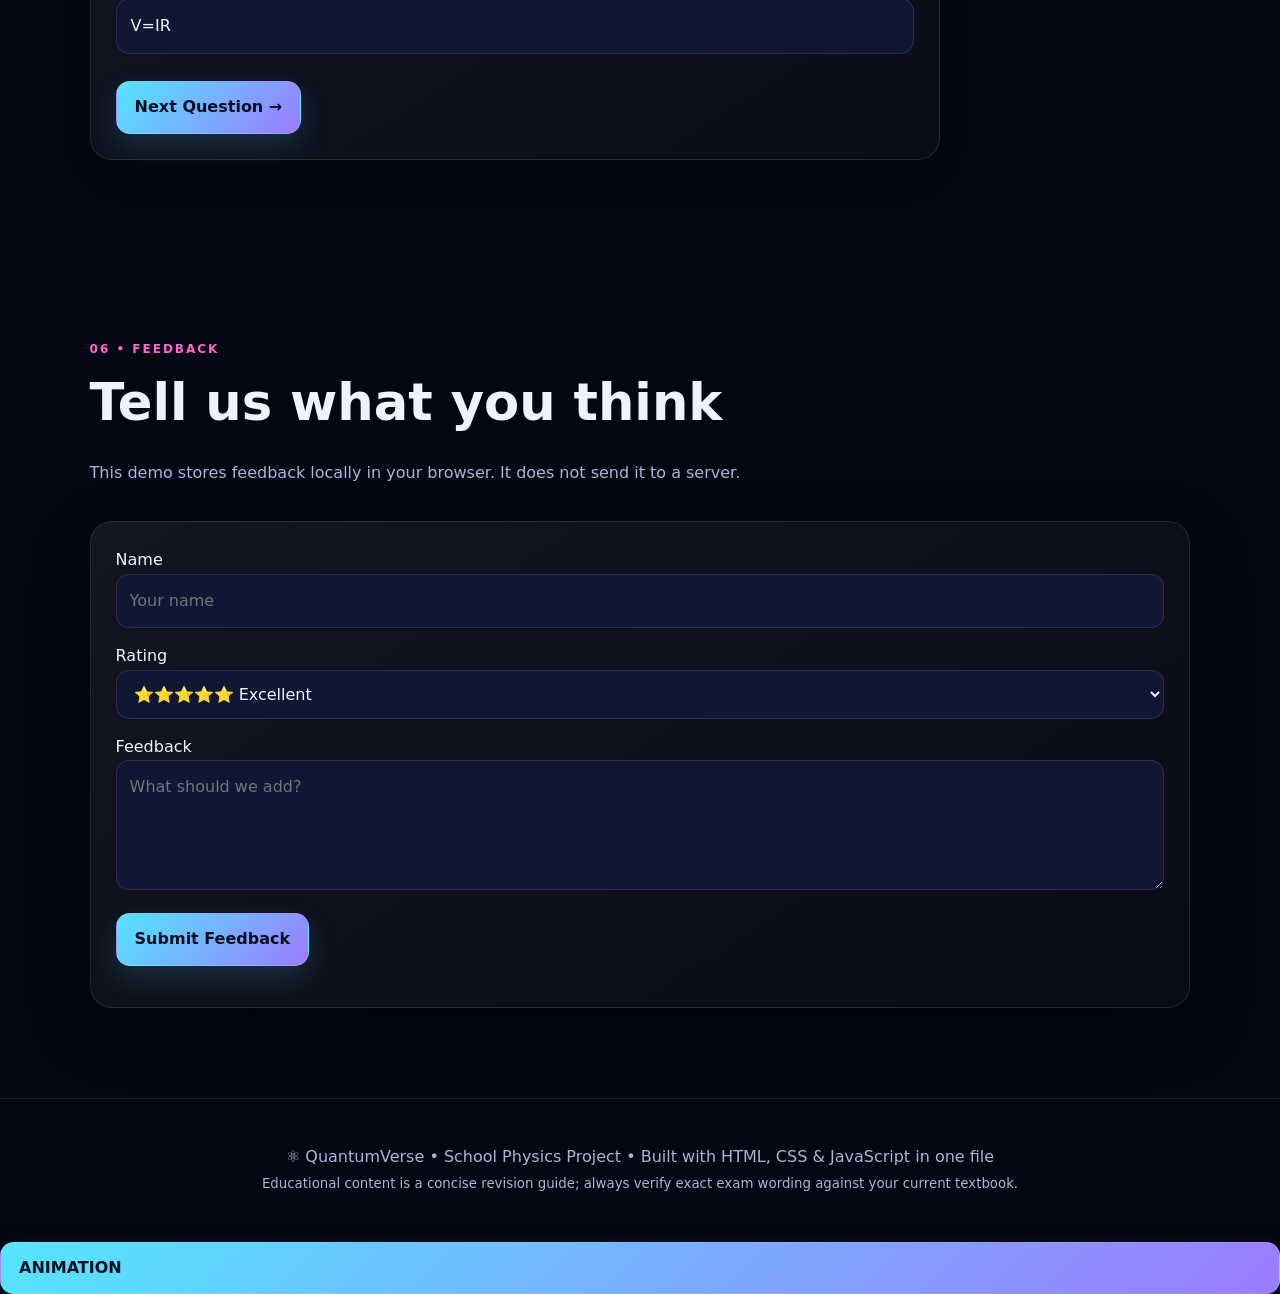
==== commit 75e56779: "Update board paper pyq.html" ====
--- a/board paper pyq.html
+++ b/board paper pyq.html
@@ -188,6 +188,6 @@
 
 document.getElementById('feedbackForm').onsubmit=e=>{e.preventDefault();let item={name:name.value,rating:rating.value,message:message.value,date:new Date().toLocaleString()};let all=JSON.parse(localStorage.getItem('quantumFeedback')||'[]');all.push(item);localStorage.setItem('quantumFeedback',JSON.stringify(all));document.getElementById('feedbackMsg').textContent='✅ Thank you! Your feedback was saved on this device.';e.target.reset()};
 </script>
-  <a href="physics-animation.html"> ANIMATION</a>
+<div class="btn">  <a href="physics-animation.html"> ANIMATION</a></div>
 </body>
 </html>
